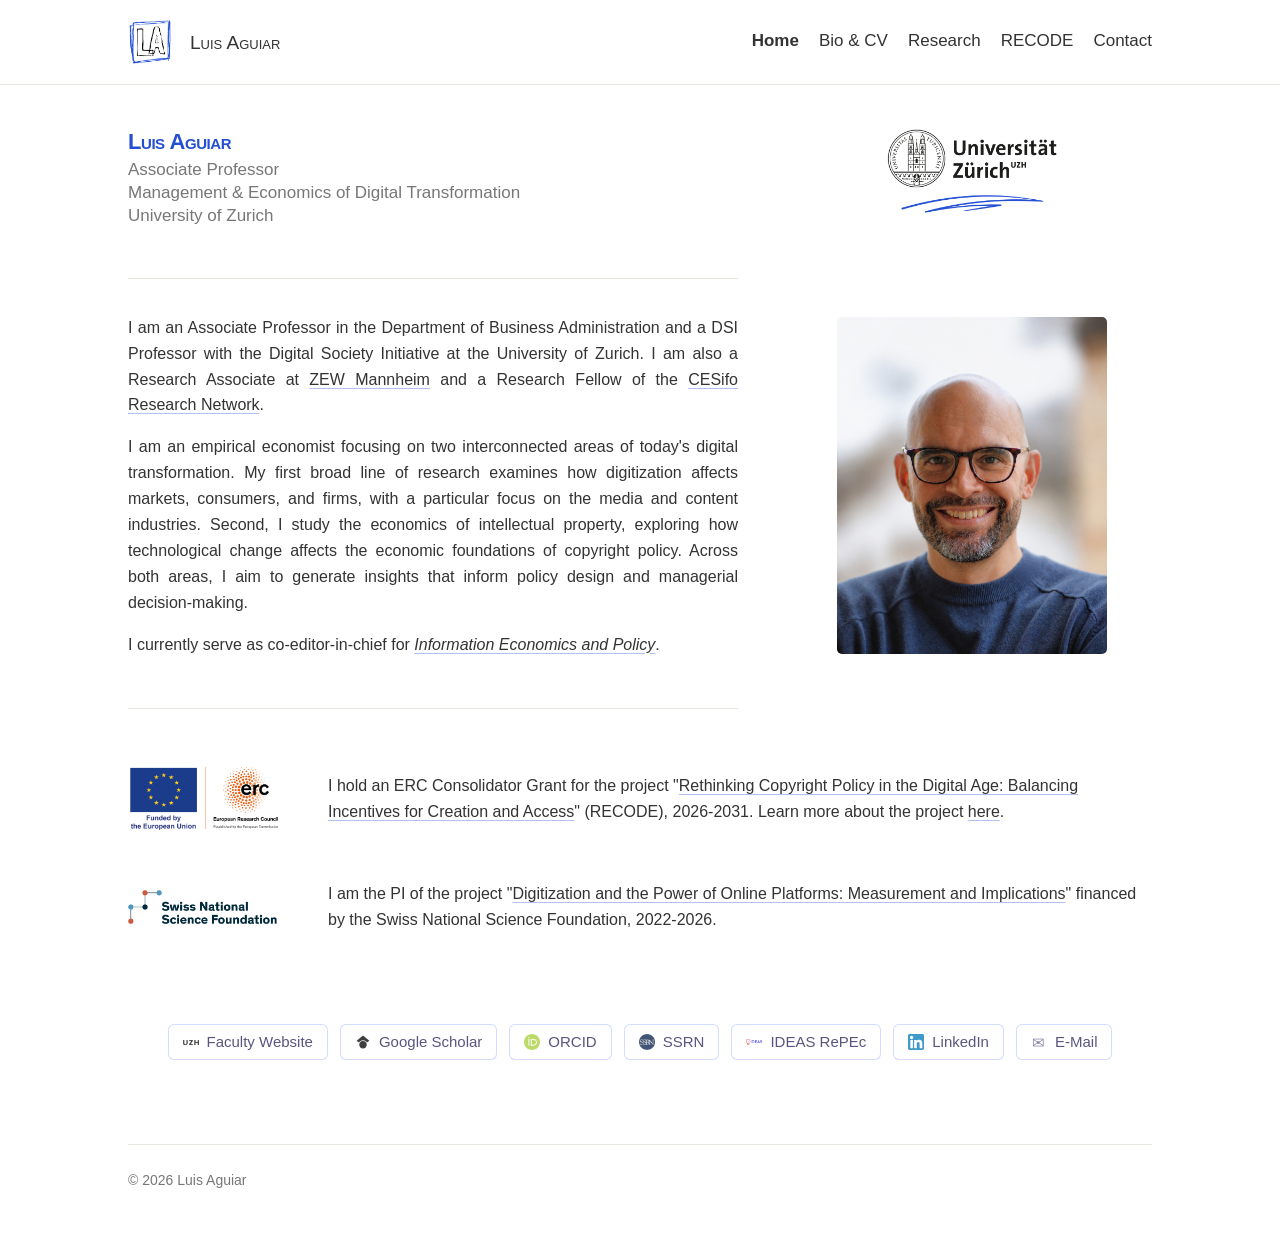
==== index.html @ 7a6bfcb3 "design changes" ====
<!doctype html>
<html lang="en">
  <head> 
  <meta charset="utf-8" /> 
  <meta name="viewport" content="width=device-width, initial-scale=1" /> 
  <title>Luis Aguiar · University of Zurich</title> 
  <meta name="description" content="Luis Aguiar — University of Zurich" /> 
  
  <!-- Favicons ------------------------------------------------------------ Light browser/tab background: regular LA logo Dark browser/tab background: transparent/dark-mode-friendly LA logo ---------------------------------------------------------------------- --> 
   
<!-- Default fallback: use the favicon that works on dark backgrounds -->
<!-- <link rel="icon" type="image/png" href="assets/LA_logo_transparent2.png?v=3"> -->

<!-- Light mode: use the version that works on light backgrounds -->
<!-- <link rel="icon" type="image/png" href="assets/LA_logo2.png?v=3" media="(prefers-color-scheme: light)"> -->

<!-- Dark mode: use the version that works on dark backgrounds -->
<!-- <link rel="icon" type="image/png" href="assets/LA_logo_transparent2.png?v=3" media="(prefers-color-scheme: dark)"> -->

<link rel="icon" type="image/png" href="assets/LA_logo_favicon.png?v=4">   

  <link rel="stylesheet" href="styles.css" /> 
</head> 





  <!-- ============================================================
       HEADER / NAVIGATION
       Keep this consistent across pages.
  ============================================================= -->
<header class="site-header">
<div class="header-inner">
<a aria-label="Luis Aguiar home" class="logo-link" href="index.html">
<img alt="Luis Aguiar logo" class="header-logo" src="assets/LA_logo.png"/>
<span class="logo-name" style="font-variant: small-caps;">Luis Aguiar</span>
</a>
<nav aria-label="Main navigation" class="nav">
        <a class="active" href="index.html">Home</a>
        <a href="bio-cv.html">Bio &amp; CV</a>
        <a href="research.html">Research</a>
        <!-- <a href="teaching.html">Teaching</a> -->
        <!-- <a href="media-coverage.html">Media Coverage</a> -->
        <a href="recode.html">RECODE</a>
        <!-- <a href="policy-work.html">Policy Work</a> -->
        <a href="contact.html">Contact</a>
</nav>
</div>
</header>

  <main class="layout home-layout">
    <section class="intro-grid home-intro-combined">
      <div class="intro-text">
        <h1 style="font-variant: small-caps; color: rgb(35, 79, 210);">Luis Aguiar</h1>
        <p class="subtitle">
          Associate Professor <br>
          Management &amp; Economics of Digital Transformation <br>
          University of Zurich
        </p>
        <hr class="intro-rule">

        <div class="bio-copy">
          <p>I am an Associate Professor in the Department of Business Administration and a DSI Professor with the Digital Society Initiative at the University of Zurich. I am also a Research Associate at <a href="https://www.zew.de/en/team/lag">ZEW Mannheim</a> and a Research Fellow of the <a href="https://www.ifo.de/en/cesifo/network-member/aguiar-luis">CESifo Research Network</a>.</p>
          <p>I am an empirical economist focusing on two interconnected areas of today's digital transformation. My first broad line of research examines how digitization affects markets, consumers, and firms, with a particular focus on the media and content industries. Second, I study the economics of intellectual property, exploring how technological change affects the economic foundations of copyright policy. Across both areas, I aim to generate insights that inform policy design and managerial decision-making.</p>
          <p>I currently serve as co-editor-in-chief for <em> <a href="https://www.sciencedirect.com/journal/information-economics-and-policy">Information Economics and Policy</a></em>.</p>

          
          
                 <hr class="intro-rule">

        </div>
      </div>

      <aside class="intro-side intro-media" aria-label="Institution and portrait">
        <img class="uzh-logo" src="assets/UZH_logo_underline.png" alt="UZH logo">
        <img class="hero-portrait" src="assets/DSC09342_cropped_edited_v8.png" alt="Portrait of Luis Aguiar">
      </aside>
      
      
      <!-- Funding section: logos on the left, text on the right -->
<div class="funding-strip">

  <div class="funding-row">
    <div class="funding-logo-cell">
      <img class="funding-logo erc-logo" src="assets/LOGO_ERC-FLAG_EU.png" alt="European Research Council and European Union logo">
    </div>

    <div class="funding-text-cell">
      <p>
        I hold an ERC Consolidator Grant for the project
        "<a href="https://cordis.europa.eu/project/id/101232098">Rethinking Copyright Policy in the Digital Age: Balancing Incentives for Creation and Access</a>"
        (RECODE), 2026-2031. Learn more about the project <a href="https://luis-aguiar.com/recode.html">here</a>.
      </p>
    </div>
  </div>

  <div class="funding-row">
    <div class="funding-logo-cell">
      <img class="funding-logo snf-logo" src="assets/fns.png" alt="Swiss National Science Foundation logo">
    </div>

    <div class="funding-text-cell">
      <p>
        I am the PI of the project
        "<a href="https://data.snf.ch/grants/grant/207682">Digitization and the Power of Online Platforms: Measurement and Implications</a>"
        financed by the Swiss National Science Foundation, 2022-2026.
      </p>
    </div>
  </div>

</div>

      <!-- Buttons -->

      <div class="profile-buttons" aria-label="Profile links">

  
  <a class="profile-button" href="https://www.business.uzh.ch/en/research/professorships/digitaltransformation.html" target="_blank" rel="noopener">
        <img class="profile-button-icon-img" src="assets/uzh_acronym.png" alt="" aria-hidden="true">
    <span>Faculty Website</span>
  </a>  
  
  <a class="profile-button" href="https://scholar.google.com/citations?user=AhkVQisAAAAJ&hl" target="_blank" rel="noopener">
    <img class="profile-button-icon-img" src="assets/google-scholar.svg" alt="" aria-hidden="true">
    <span>Google Scholar</span>
  </a>


  <a class="profile-button" href="https://orcid.org/0000-0001-6176-7393" target="_blank" rel="noopener">
        <img class="profile-button-icon-img" src="assets/ORCID_iD.svg" alt="" aria-hidden="true">
    <span>ORCID</span>
  </a>




  <a class="profile-button" href="https://papers.ssrn.com/sol3/cf_dev/AbsByAuth.cfm?per_id=2037443" target="_blank" rel="noopener">
        <img class="profile-button-icon-img" src="assets/ssrn.jpg" alt="" aria-hidden="true">
    <span>SSRN</span>
  </a>

    <a class="profile-button" href="https://ideas.repec.org/e/pag120.html" target="_blank" rel="noopener">
        <img class="profile-button-icon-img" src="assets/ideas_logo.jpg" alt="" aria-hidden="true">
    <span>IDEAS RePEc</span>
  </a>

  <a class="profile-button" href="https://www.linkedin.com/in/luisaguiar6/" target="_blank" rel="noopener">
        <img class="profile-button-icon-img" src="assets/linkedin.svg" alt="" aria-hidden="true">
    <span>LinkedIn</span>
  </a>

  <a class="profile-button" href="mailto:luis.aguiar@business.uzh.ch">
    <span class="profile-icon">✉</span>
    <span>E-Mail</span>
  </a>




</div>
    </section>

    <!-- <section class="content-section split-section">
      <h2>Research interests</h2>
      <div class="text-list columns">
        <p>Digital markets</p>
        <p>Online platforms</p>
        <p>Media and content industries</p>
        <p>Copyright policy</p>
        <p>Music and movie industries</p>
        <p>Search, news, and information access</p>
      </div>
    </section> -->

    <!-- <section class="content-section split-section">
      <h2>Education</h2>
      <div class="simple-list">
        <p><strong>PhD in Economics</strong>, Universidad Carlos III de Madrid</p>
        <p><strong>MSc in Economics, Finance and Management</strong>, Universitat Pompeu Fabra</p>
        <p><strong>License in Economics</strong>, University of Geneva</p>
      </div>
    </section> -->

    <!-- <section class="content-section split-section">
      <h2>Affiliations</h2>
      <div class="simple-list">
        <p>Research Associate, ZEW Mannheim</p>
        <p>Research Fellow, CESifo Research Network</p>
        <p>DSI Professor, Digital Society Initiative, University of Zurich</p>
      </div>
    </section> -->

   
  </main>
  <footer class="site-footer">
    <div class="footer-inner">
      <div>
        <p>&copy; 2026 Luis Aguiar</p>
      </div>
    </div>
  </footer>
  <script src="site.js"></script>
</body>
</html>
---- styles.css ----
/* ========================================================================== 
   Luis Aguiar website — main stylesheet
   --------------------------------------------------------------------------
   How to use this file:
   1. Save this file as `styles.css` in the same folder as your HTML files.
   2. Most visual changes can be made in SECTION 1: DESIGN VARIABLES.
   3. Search for "CHANGE HERE" to find the values you are most likely to edit.

   Structure of this CSS:
   1.  Design variables
   2.  Basic reset and page defaults
   3.  Links and typography
   4.  Header and navigation
   5.  General page layout
   6.  Homepage intro: text, UZH logo, portrait
   7.  Homepage funding strip
   8.  Profile/link buttons
   9.  Standard content sections and notes
   10. Research page, paper cards, and paper-link buttons
   11. Legacy paper-list compatibility
   12. Table-like lists
   13. Logo groups, contact grid, footer
   14. Media coverage / press links
   15. Contact page
   16. Responsive design
   ========================================================================== */


/* ========================================================================== 
   1. DESIGN VARIABLES
   --------------------------------------------------------------------------
   Change values here first. These variables are reused throughout the site.
   ========================================================================== */

:root {
  /* Main colors ------------------------------------------------------------ */
  --blue: rgb(35, 79, 210);                 /* CHANGE HERE: blue used for links, active nav, paper titles */
  --lightblueBG: #eef2fc;                 /* CHANGE HERE: blue used for links, active nav, paper titles */
  --ink: #333;                  /* Main text color */
  --muted: #777777;                /* Grey text, subtitles, metadata */
  --line: #e7e7e2;                 /* Thin dividers and subtle borders */
  --light: rgb(247, 247, 245);                /* Light background for notes and cards */
  --card-bg: #e8e8e8e7;              /* Background of paper cards/buttons */
  --card-border: #e4e1da;          /* Border of paper cards/buttons */
  --card-border2: rgba(48,98,255,.22);
  /* Fonts ----------------------------------------------------------------- */
  /* CHANGE HERE: main font for the whole site. */
  /* --sans: -apple-system, BlinkMacSystemFont, "Segoe UI", Roboto, Arial, Helvetica, sans-serif; */
  --sans: "DM Sans", sans-serif;

  /* Page width and side padding ------------------------------------------ */
  --max: 1080px;                   /* CHANGE HERE: maximum width of page content */
  --side-padding: 28px;            /* CHANGE HERE: left/right page padding on desktop */
  --side-padding-mobile: 20px;     /* CHANGE HERE: left/right page padding on phones */

  /* Header ---------------------------------------------------------------- */
  --header-logo-width: 44px;       /* CHANGE HERE: size of small LA logo in header */
  --header-padding-y: 20px;        /* CHANGE HERE: vertical padding in top navigation bar */
  --nav-font-size: 17px;           /* CHANGE HERE: navigation link size */
  --nav-gap: 20px;                 /* CHANGE HERE: space between navigation links */

  /* Homepage intro layout ------------------------------------------------- */
  --home-top-space: 44px;          /* CHANGE HERE: space between header and homepage intro */
  --home-right-column: 360px;      /* CHANGE HERE: width of right column with logo + portrait */
  --home-column-gap: 54px;         /* CHANGE HERE: horizontal gap between text and portrait column */
  --home-row-gap: 18px;            /* CHANGE HERE: vertical gap between intro rows, e.g. before funding */
  --bio-top-space: 36px;           /* CHANGE HERE: space between horizontal line and biography text */

  /* Homepage images ------------------------------------------------------- */
  --uzh-logo-width: 170px;         /* CHANGE HERE: size of UZH logo above portrait */
  --portrait-width: 270px;         /* CHANGE HERE: portrait size */
  --portrait-radius: 5px;          /* CHANGE HERE: portrait corner roundness */
  --image-gap: 36px;               /* CHANGE HERE: gap between UZH logo and portrait */
  --portrait-shift-y: 60px;        /* CHANGE HERE: move portrait down/up. Positive = down, negative = up */

  /* Text sizes ------------------------------------------------------------ */
  --body-font-size: 16px;          /* CHANGE HERE: main paragraph text size */
  --h1-size: 22px;                 /* CHANGE HERE: main page title size */
  --h2-size: 18px;                 /* CHANGE HERE: section heading size */
  --h3-size: 15px;                 /* CHANGE HERE: small heading size */
  --subtitle-size: 17px;           /* CHANGE HERE: subtitle under name on homepage */

  /* Profile/link buttons -------------------------------------------------- */
  --button-font-size: 15px;        /* CHANGE HERE: profile/research link button text size */
  --button-radius: 6px;            /* CHANGE HERE: roundness of profile/research buttons */
  --button-gap: 12px;              /* CHANGE HERE: gap between profile/research buttons */

  /* Funding strip --------------------------------------------------------- */
  --funding-top-space: 40px;        /* CHANGE HERE: space above funding block */
  --funding-bottom-space: 60px;    /* CHANGE HERE: space below funding block */
  --funding-logo-column: 190px;    /* CHANGE HERE: width of funding-logo column */
  --funding-column-gap: 10px;      /* CHANGE HERE: gap between funding logos and funding text */
  --funding-row-gap: 50px;         /* CHANGE HERE: vertical gap between ERC and SNSF rows */
  --funding-logo-width: 150px;     /* CHANGE HERE: default size of ERC/SNSF logos */
  --funding-text-size: 16px;       /* CHANGE HERE: size of funding text */

  /* Research page / paper cards ------------------------------------------ */
  --paper-card-padding-y: 15px;    /* CHANGE HERE: vertical padding inside each paper box */
  --paper-card-padding-x: 17px;    /* CHANGE HERE: horizontal padding inside each paper box */
  --paper-card-radius: 5px;        /* CHANGE HERE: corner roundness of paper boxes */
  --paper-card-gap: 20px;          /* CHANGE HERE: vertical gap between paper boxes */
  --paper-card-background: rgb(209, 209, 209, 0.055); /* CHANGE HERE: background color of paper card */

  
  --paper-title-size: 16px;      /* CHANGE HERE: paper title size */
  --paper-title-weight: 550;       /* CHANGE HERE: paper title boldness */
  --paper-meta-size: 14.5px;       /* CHANGE HERE: authors/journal text size */
  --journal-logo-width: 96px;      /* CHANGE HERE: journal logo width inside paper card */
  --journal-logo-height: 100px;     /* CHANGE HERE: journal logo max height inside paper card */

  /* Paper-card action buttons -------------------------------------------- */
  --paper-link-font-size: 12.5px;  /* CHANGE HERE: DOI/WP button text size inside paper cards */
  --paper-link-radius: 4px;        /* CHANGE HERE: DOI/WP button roundness; 999px = pill shape */
  --paper-link-padding-y: 3px;     /* CHANGE HERE: vertical padding inside DOI/WP buttons */
  --paper-link-padding-x: 9px;     /* CHANGE HERE: horizontal padding inside DOI/WP buttons */
  --paper-link-gap: 7px;           /* CHANGE HERE: gap between DOI/WP buttons */

  /* Media coverage page --------------------------------------------------- */
  --coverage-group-gap: 12px;      /* CHANGE HERE: vertical gap between language groups inside a card */
  --coverage-label-width: 42px;    /* CHANGE HERE: width reserved for language labels. This is the space between language and the buttons */
  --coverage-label-size: 12px;     /* CHANGE HERE: language label size, e.g. English, German */
  --coverage-label-weight: 650;    /* CHANGE HERE: language label boldness */
  --coverage-box-bg: rgba(35, 79, 210, 0.02);      /*  CHANGE HERE: subtle background behind media coverage links */
  /* --coverage-box-bg: rgb(209, 209, 209, 0.035);       CHANGE HERE: subtle background behind media coverage links */
  --coverage-box-border: rgba(35, 79, 210, 0.14);    /* CHANGE HERE: subtle border around media coverage block */
  --coverage-box-left-border: rgba(35, 79, 210, 0.35); /* CHANGE HERE: slightly stronger left accent for media block */
  --coverage-button-border: rgba(35, 79, 210, 0.28); /* CHANGE HERE: border color for media outlet buttons */
  --coverage-button-color: #5a557f;                  /* CHANGE HERE: text color for media outlet buttons */
}


/* ========================================================================== 
   2. BASIC RESET AND PAGE DEFAULTS
   --------------------------------------------------------------------------
   These rules make spacing and sizing more predictable across browsers.
   ========================================================================== */

* {
  box-sizing: border-box;
}

html {
  scroll-behavior: smooth;
  overflow-y: scroll;
}

body {
  margin: 0;
  color: var(--ink);
  background: #fff;
  font-family: var(--sans);
  font-size: var(--body-font-size);
  line-height: 1.62;
  -webkit-font-smoothing: antialiased;
}

img {
  display: block;
  max-width: 100%;
  height: auto;
}

p {
  margin-top: 0;
}


/* ========================================================================== 
   3. LINKS AND TYPOGRAPHY
   --------------------------------------------------------------------------
   Controls default text links, headings, subtitles, and common text blocks.
   ========================================================================== */

a {
  color: var(--ink); 
  text-decoration-color: rgba(35, 79, 210, 0.35);
  text-underline-offset: 3px;
}

/* a:hover { */
  /* color: var(--blue); */
  /* text-decoration-color: var(--blue); */
/* } */

h1,
h2,
h3 {
  margin: 0;
  line-height: 1.18;
  letter-spacing: -0.02em;
}

h1 {
  font-size: var(--h1-size);
  font-weight: 600;
  margin-bottom: 4px;
}

h2 {
  font-size: var(--h2-size);
  font-weight: 600;
  margin-bottom: 18px;
}

h3 {
  font-size: var(--h3-size);
  font-weight: 500;
}

.subtitle {
  font-size: var(--subtitle-size);
  line-height: 1.35;
  color: var(--muted);
  margin: 0 0 28px;
  max-width: 650px;
}

.page-intro {
  font-size: 16px;
  color: var(--ink);
  margin: -2px 0 24px;
  max-width: 760px;
}

.prose {
  max-width: 1000px;
  margin: -30px 0 24px;

}

.meta {
  color: var(--muted);
  font-size: 15.5px;
}


/* ========================================================================== 
   4. HEADER AND NAVIGATION
   --------------------------------------------------------------------------
   Controls the sticky top bar: LA logo, name, and menu links.
   ========================================================================== */

.site-header {
  border-bottom: 1px solid var(--line); /* CHANGE HERE: set to `border-bottom: 0;` to remove header line */
  background: rgba(255, 255, 255, 0.96);
  backdrop-filter: blur(10px);
  position: sticky;
  top: 0;
  z-index: 10;
}

.header-inner {
  max-width: var(--max);
  margin: 0 auto;
  padding: var(--header-padding-y) var(--side-padding);
  display: flex;
  align-items: center;
  justify-content: space-between;
  gap: 28px;
}

.logo-link {
  display: inline-flex;
  align-items: center;
  gap: 18px;                    /* CHANGE HERE: space between LA logo and name */
  line-height: 1;
  text-decoration: none;
  color: var(--ink);
  flex: 0 0 auto;
}

.header-logo {
  width: var(--header-logo-width); /* Controlled by --header-logo-width */
  min-width: 0;
}

.logo-name {
  font-size: 19px;
  font-weight: 400;
}

.nav {
  display: flex;
  justify-content: flex-end;
  align-items: center;
  gap: var(--nav-gap);          /* Controlled by --nav-gap */
  flex-wrap: wrap;
}

.nav a {
  color: #333;
  text-decoration: none;
  font-size: var(--nav-font-size);
  font-weight: 400;
  line-height: 1.2;
  padding: 6px 0 5px;
  border-bottom: 2px solid transparent;
  /* More reliable than font-variant: small-caps across browsers */
  font-variant: normal;
  text-transform: none;
}

.nav a:hover,
.nav a.active {
  color: #333;
  /* border-bottom-color: var(--blue);*/  /* Blue underline under active/hovered menu item */
}

.nav a.active {
  font-weight: 700;
}


/* ========================================================================== 
   5. GENERAL PAGE LAYOUT
   --------------------------------------------------------------------------
   `.layout` centers page content and constrains its maximum width.
   ========================================================================== */

.layout {
  max-width: var(--max);
  margin: 0 auto;
  padding: 0 var(--side-padding);
}

.home-layout {
  padding-top: var(--home-top-space);
}

.page-layout {
  padding-top: 58px;           /* CHANGE HERE: top spacing on regular pages */
  padding-bottom: 40px;
}

.page-header {
  margin-bottom: 24px;
}

/* Pages without a visible title -----------------------------------------
   Add `no-page-title` to <main> when a page should start directly with text:
   <main class="layout page-layout no-page-title">
------------------------------------------------------------------------ */

.no-page-title {
  padding-top: 24px;           /* CHANGE HERE: space below header on no-title pages */
}

.no-page-title .content-section:first-child {
  padding-top: 0;
}


/* ========================================================================== 
   6. HOMEPAGE INTRO: TEXT + UZH LOGO + PORTRAIT
   --------------------------------------------------------------------------
   Expected homepage structure:

   <section class="intro-grid home-intro-combined">
     <div class="intro-text">
       <h1>...</h1>
       <p class="subtitle">...</p>
       <hr class="intro-rule">
       <div class="bio-copy">...</div>
     </div>
     <aside class="intro-side intro-media"> ... logo + portrait ... </aside>
     <div class="funding-strip">...</div>
     <div class="profile-buttons">...</div>
   </section>
   ========================================================================== */

.intro-grid,
.home-intro-combined {
  display: grid;
  grid-template-columns: minmax(0, 1fr) var(--home-right-column);
  column-gap: var(--home-column-gap); /* Horizontal gap between text and image column */
  row-gap: var(--home-row-gap);       /* Vertical gap before funding/buttons rows */
  align-items: start;
  padding-bottom: 56px;
  border-bottom: none;
}

.intro-text p {
  max-width: 680px;                    /* CHANGE HERE: width of homepage paragraphs */
}

.intro-rule {
  border: 0;
  border-top: 1px solid var(--line);   /* CHANGE HERE: horizontal line color/thickness */
  margin: 50px 0 0;                    /* CHANGE HERE: space above the line */
}

.bio-copy {
  margin-top: var(--bio-top-space);    /* Space between line and biography text */
}

.bio-copy p {
  font-size: var(--body-font-size);
  line-height: 1.62;
}

.bio-copy p,
.prose p {
  text-align: justify;
  /* hyphens: auto; */
}

.intro-side,
.intro-media {
  display: flex;
  flex-direction: column;
  align-items: center;
  gap: var(--image-gap);               /* Space between UZH logo and portrait */
  padding-top: 0;
}

.uzh-logo {
  width: min(100%, var(--uzh-logo-width));
}

.hero-portrait {
  width: min(100%, var(--portrait-width));
  border-radius: var(--portrait-radius);
  transform: translateY(var(--portrait-shift-y));
}

/* Old text-link row. Kept for compatibility, but profile-buttons are preferred. */
.link-row {
  display: flex;
  flex-wrap: wrap;
  gap: 10px 18px;
  margin-top: 30px;
}

.link-row a {
  color: var(--blue);
  font-weight: 650;
}


/* ========================================================================== 
   7. HOMEPAGE FUNDING STRIP
   --------------------------------------------------------------------------
   Two-column block below the homepage intro:
   left column = funding logos; right column = text.
   ========================================================================== */

.funding-strip {
  grid-column: 1 / -1;                 /* Span across both homepage columns */
  margin-top: var(--funding-top-space);
  margin-bottom: var(--funding-bottom-space);
}

.funding-row {
  display: grid;
  grid-template-columns: var(--funding-logo-column) minmax(0, 1fr);
  gap: var(--funding-column-gap);
  align-items: center;
  margin-bottom: var(--funding-row-gap);
}

.funding-row:last-child {
  margin-bottom: 0;
}

.funding-logo-cell {
  display: flex;
  align-items: center;
  justify-content: flex-start;
}

.funding-logo {
  width: auto;
  max-width: var(--funding-logo-width);
  height: auto;
}

.erc-logo,
.snf-logo {
  max-width: var(--funding-logo-width);
}

.funding-text-cell p {
  margin: 0;
  font-size: var(--funding-text-size);
  line-height: 1.6; /* change spaceing between lines*/
  color: var(--ink);
}

.funding-text-cell a {
  color: var(--ink);
  text-decoration-thickness: 1px;
  text-underline-offset: 3px;
}


/* ========================================================================== 
   8. PROFILE / EXTERNAL LINK BUTTONS
   --------------------------------------------------------------------------
   Used for Email, LinkedIn, Google Scholar, ORCID, SSRN, IDEAS RePEc, etc.
   Can be used on homepage and research page.
   ========================================================================== */

.profile-buttons,
.research-links {
  grid-column: 1 / -1;                 /* Makes buttons span full intro grid when inside homepage */
  display: flex;
  justify-content: center;
  align-items: center;
  flex-wrap: wrap;
  gap: var(--button-gap);
  margin-top: 10px;
  padding-top: 4px;
}

/* Use this class when the buttons should align left, e.g. under a page intro. */
.research-links {
  justify-content: flex-start;
  margin: 12px 0 28px;
}

.profile-button {
  display: inline-flex;
  align-items: center;
  gap: 8px;
  padding: 8px 14px;
  /* border: 1px solid #d8d4cc; */
  border: 1px solid rgba(48,98,255,.22);
  /*border-right: 1.5px solid var(--blue);*/  /* Subtle blue accent, matches current design */
  /*border-bottom: 1.5px solid var(--blue);*/ /*Subtle blue accent, matches current design */
  border-radius: var(--button-radius);
  background: #fff;
  color: #5a557f;
  text-decoration: none;
  font-size: var(--button-font-size);
  font-weight: 500;
  line-height: 1.2;
}

.profile-button:hover {
  color: var(--blue);
  border-color: var(--blue);
  text-decoration: none;
}

.profile-icon {
  display: inline-flex;
  align-items: center;
  justify-content: center;
  min-width: 16px;
  font-size: 15px;
  line-height: 1;
  color: #8b88a8;
}

.profile-button:hover .profile-icon {
  color: var(--blue);
}

.profile-button-icon-img {
  width: 16px;
  height: 16px;
  object-fit: contain;
  opacity: 0.75;
}

.profile-button:hover .profile-button-icon-img {
  opacity: 1;
}

/* Left-align profile buttons on pages such as Research */
.profile-buttons-left {
  justify-content: flex-start;
}

/* ========================================================================== 
   9. STANDARD CONTENT SECTIONS AND NOTES
   --------------------------------------------------------------------------
   Used for ordinary page sections, two-column text blocks, notes, education,
   affiliations, etc.
   ========================================================================== */

.content-section {
  padding: 42px 0;
  /* border-bottom: 1px solid var(--line); */
}

.content-section:last-child {
  border-bottom: 0;
}

.split-section {
  display: grid;
  grid-template-columns: 210px minmax(0, 1fr);
  gap: 52px;
  align-items: start;
}

.simple-list p,
.text-list p {
  margin: 0 0 10px;
}

.columns {
  display: grid;
  grid-template-columns: repeat(2, minmax(0, 1fr));
  gap: 6px 34px;
}

.note {
  border: 1px solid var(--card-border2);
  border-left: 2px solid var(--blue);
  /* border-left: 2px solid var(--card-border2); */
  background: var(--paper-card-background);
  padding: 14px 18px;
  margin-top: 26px;
  border-radius: 5px;
  max-width: 400px;
}


/* ========================================================================== 
   10. RESEARCH PAGE AND PAPER CARDS
   --------------------------------------------------------------------------
   Minimalist card design for publications, working papers, and work in progress.

   Recommended HTML:

   <section class="content-section paper-section">
     <h2>Refereed journal publications</h2>
     <div class="paper-list">
       <article class="paper-card">
         <div class="paper-card-main">
           <h3 class="paper-title">Paper title</h3>
           <p class="paper-meta"><span class="journal-name">Journal</span>, year.</p>

           <div class="paper-actions" aria-label="Paper links">
             <a class="paper-link-button" href="..." target="_blank" rel="noopener">DOI</a>
             <a class="paper-link-button" href="..." target="_blank" rel="noopener">WP version</a>
           </div>
         </div>

         <div class="paper-logo-cell">
           <img class="journal-logo" src="assets/journals/journal-logo.png" alt="Journal logo">
         </div>
       </article>
     </div>
   </section>

   Paper links and journal logos are optional. If omitted, the card still looks good.
   ========================================================================== */

.paper-section {
  padding-top: 36px;
}

.paper-section h2,
.paper-section h1 {
  margin-bottom: 18px;
}

.paper-list {
  display: flex;
  flex-direction: column;
  gap: var(--paper-card-gap);
}

.paper-card {
  display: grid;
  grid-template-columns: minmax(0, 1fr) auto;
  gap: 18px;
  align-items: start;
  padding: var(--paper-card-padding-y) var(--paper-card-padding-x);
  border: 1px solid var(--card-border2);
  /* border-left: 2px solid rgba(35, 79, 210, 0.35); */
  /* border-left: 2px solid var(--card-border2); */
  border-radius: var(--paper-card-radius);
  /* background: var(--card-bg); */
  /* background: var(--light); */
  background: var(--paper-card-background);
  transition: border-color 140ms ease, box-shadow 140ms ease, transform 140ms ease;
}

/* .paper-card:hover { */
  /* border-color: var(--blue);          Full card border turns blue on hover */ */
  /* box-shadow: 0 4px 14px rgba(0, 0, 0, 0.035); */
  /* transform: translateY(-1px); */
/* } */

.paper-card-main {
  min-width: 0;
}

.paper-title {
  margin: 0;
  color: var(--blue);
  font-size: var(--paper-title-size);
  font-weight: var(--paper-title-weight);
  line-height: 1.35;
  letter-spacing: -0.01em;
}

.paper-title a {
  color: var(--blue);
  text-decoration-color: rgba(35, 79, 210, 0.28);
}

.paper-title a:hover {
  text-decoration-color: var(--blue);
}

.paper-meta {
  margin: 6px 0 0;
  color: var(--muted);
  font-size: var(--paper-meta-size);
  line-height: 1.45;
}

.journal-name {
  color: var(--ink);
  font-style: italic;
  font-weight: 500;
  text-decoration: underline;
  text-decoration-thickness: 1px;
  text-underline-offset: 3px;
}

.paper-logo-cell {
  justify-self: end;
  display: flex;
  align-items: center;
  justify-content: flex-end;
  min-width: var(--journal-logo-width);

  background: transparent;
  border: 0;
  padding: 0;
  box-shadow: none;
}

.journal-logo {
  width: auto;
  max-width: var(--journal-logo-width);
  max-height: var(--journal-logo-height);
  object-fit: contain;

  opacity: 1;
  filter: none;
  background: transparent;
}

.paper-card:hover .journal-logo {
  opacity: 1;
  filter: none;
}

/* Small label that can be used for working papers, revise-and-resubmit, etc. */
.paper-tag {
  display: inline-flex;
  align-items: center;
  margin-top: 8px;
  padding: 2px 7px;
  border: 1px solid var(--line);
  border-radius: 999px;
  color: var(--muted);
  font-size: 12px;
  line-height: 1.3;
}

/* When media coverage is placed as a direct child of .paper-card,
   make it span the full card width, including the journal-logo column. */
.paper-card > .coverage-groups {
  grid-column: 1 / -1;
  width: 100%;
}



/* Paper-card action buttons -----------------------------------------------
   These small pill-shaped links sit inside each paper card, usually below the
   journal/author line. Use them for DOI, WP version, SSRN, NBER, CESifo, etc.

   Example HTML:
   <div class="paper-actions" aria-label="Paper links">
     <a class="paper-link-button" href="..." target="_blank" rel="noopener">DOI</a>
     <a class="paper-link-button" href="..." target="_blank" rel="noopener">WP version</a>
   </div>
------------------------------------------------------------------------- */

.paper-actions {
  display: flex;
  align-items: center;
  flex-wrap: wrap;
  gap: var(--paper-link-gap);
  margin-top: 25px; /* CHANGE HERE: moves DOI/WP buttons lower */
}


.paper-link-button {
  display: inline-flex;
  align-items: center;
  justify-content: center;

  min-height: 24px;
  padding: 0 var(--paper-link-padding-x);

  /* border: 1px solid var(--blue); */
  border: 1px solid var(--coverage-button-border);
  border-radius: var(--paper-link-radius);
  background: #fff;
  /* color: var(--blue); */
  color: var(--coverage-button-color);
  text-decoration: none;

  font-size: var(--paper-link-font-size);
  font-weight: 500;
  line-height: 1;
}


.paper-link-button:hover {
  color: var(--blue);
  border-color: var(--blue);
  text-decoration: none;
  background: var(--lightblueBG);
}

/* Optional quieter secondary button, for example for older WP versions. */
.paper-link-button.secondary {
  color: var(--muted);
}

.paper-link-button.secondary:hover {
  color: var(--blue);
}

/* ========================================================================== 
   11. LEGACY PAPER-LIST COMPATIBILITY
   --------------------------------------------------------------------------
   Older pages may still use <article class="paper-item">. These rules keep
   those pages readable. For the new research page, prefer `.paper-card`.
   ========================================================================== */

.paper-item {
  padding: 18px 0 20px;
  border-top: 1px solid var(--line);
}

.paper-item:first-of-type {
  border-top: 0;
  padding-top: 0;
}

.paper-item p {
  margin: 7px 0 0;
}


/* ========================================================================== 
   12. TABLE-LIKE LISTS
   --------------------------------------------------------------------------
   Used when a page has rows with text on the left and year/date/meta on right.
   ========================================================================== */

.table-list {
  border-top: 1px solid var(--line);
}

.table-list div {
  display: grid;
  grid-template-columns: minmax(0, 1fr) 190px;
  gap: 28px;
  padding: 13px 0;
  border-bottom: 1px solid var(--line);
}

.table-list span:last-child,
.empty-list span:first-child {
  color: var(--muted);
}


/* ========================================================================== 
   13. LOGO GROUPS, CONTACT GRID, FOOTER
   ========================================================================== */

.funding-logos {
  display: flex;
  align-items: center;
  gap: 34px;
  flex-wrap: wrap;
  margin-top: 20px;
}

.funding-logos img {
  width: auto;
  max-width: min(100%, 280px);
  max-height: 105px;
  object-fit: contain;
}

.funding-logos img:first-child {
  max-height: 56px;
}

.funding-logos.single img {
  max-width: min(100%, 390px);
  max-height: 100px;
}

.contact-grid {
  display: grid;
  grid-template-columns: 1fr 1fr;
  gap: 58px;
  align-items: start;
}

.site-footer {
  max-width: var(--max);
  margin: 0 auto;
  padding: 28px var(--side-padding) 52px;
  color: var(--muted);
  font-size: 14px;
}

.footer-inner {
  border-top: 1px solid var(--line);
  padding-top: 24px;
  display: flex;
  justify-content: space-between;
  gap: 24px;
  flex-wrap: wrap;
}

.footer-inner p {
  margin: 0 0 4px;
}

.footer-name {
  color: var(--ink);
  font-weight: 700;
}

.footer-links {
  display: flex;
  gap: 16px;
  flex-wrap: wrap;
}




/* ========================================================================== 
   14. MEDIA COVERAGE / PRESS LINKS
   --------------------------------------------------------------------------
   Used in two places:
   1. On media-coverage.html, where each card lists outlets by language.
   2. Inside research paper cards, when a paper has press/media coverage.

   The media coverage area deliberately looks different from the DOI/WP buttons:
   it has a very light blue background, a subtle border, and quieter buttons.
   This keeps the academic paper links visually primary, while still making
   media coverage easy to find.
   ========================================================================== */

.coverage-groups {
  display: flex;
  flex-direction: column;
  gap: var(--coverage-group-gap);
  margin-top: 12px;
  padding: 10px 12px;
  border-radius: var(--paper-card-radius);

  border: 1px solid var(--coverage-box-border);
  /* border-left: 2px solid var(--coverage-box-left-border); */
  background: var(--coverage-box-bg);
}

/* Small uppercase label, e.g. "Media coverage". */
.coverage-note {
  margin: 0 0 2px;
  /* color: var(--blue); */
  color: var(--muted);
  font-size: 13px;
  font-weight: 450;
  line-height: 1.2;
  letter-spacing: 0.04em;
  font-variant: small-caps;
}

/* One language row: language label on the left, outlet buttons on the right. */
.coverage-group {
  display: grid;
  grid-template-columns: var(--coverage-label-width) minmax(0, 1fr);
  column-gap: 10px;
  align-items: start;
}

/* Language label, e.g. English, German, French, Spanish. */
.coverage-language {
  margin: 3px 0 0;
  color: var(--muted);
  font-size: var(--coverage-label-size);
  /* font-weight: var(--coverage-label-weight); */
  line-height: 1.2;
  letter-spacing: 0.03em;
  /* text-transform: uppercase; */
}

/* Remove the default top margin of paper actions when they sit inside
   language-grouped coverage rows. */
.coverage-groups .paper-actions,
.coverage-group .paper-actions {
  margin-top: 0;
  gap: 6px;
}

/* Media outlet buttons: intentionally quieter than DOI/WP buttons. */
.coverage-groups .paper-link-button,
.coverage-groups .media-link-button {
  border-color: var(--coverage-button-border);
  background: #fff;
  color: var(--coverage-button-color);
  font-size: 12px;
  font-weight: 500;
  border-radius: 150px;
  
}

.coverage-groups .paper-link-button.secondary {
  color: var(--coverage-button-color);
}

.coverage-groups .paper-link-button:hover,
.coverage-groups .media-link-button:hover {
  border-color: var(--blue);
  background: var(--lightblueBG);
  color: var(--blue);
  text-decoration: none;
}


/* ========================================================================== 
   15. CONTACT PAGE
   --------------------------------------------------------------------------
   Single minimalist card for all contact information.

   Expected HTML:

   <section class="contact-cards contact-cards-single">
     <article class="contact-card contact-card-single">
       ...
     </article>
   </section>

   Main controls:
   - max-width controls how wide the box is.
   - .contact-detail grid-template-columns controls the label column width.
   - border-left gives the card the same subtle blue accent as the paper cards.
   ========================================================================== */

.contact-header {
  margin-bottom: 30px;
}

/* Container for the single contact card.
   The box is left-aligned because there is no `margin: 0 auto`. */
.contact-cards-single {
  display: block;
  max-width: 760px; /* CHANGE HERE: width of the contact box */
}

/* Main contact card */
.contact-card-single {
  padding: 22px 24px;
  border: 1px solid var(--card-border2);
  border-left: 2px solid var(--card-border2);
  background: var(--paper-card-background);
  border-radius: 5px;
}

/* Small label at the top of the card */
.contact-card-label {
  margin: 0 0 14px;
  color: var(--blue);
  font-size: 17px;
  font-weight: 650;
  letter-spacing: 0.06em;
  line-height: 1.2;
  /* font-variant: small-caps; */
}

/* Name/title inside the contact card */
.contact-card-title {
  margin-bottom: 18px;
  color: var(--ink);
  font-size: 17px;
  font-weight: 650;
}

/* Each row of contact information.
   First column = label, second column = value. */
.contact-detail {
  display: grid;
  grid-template-columns: 95px minmax(0, 1fr); /* CHANGE HERE: width of label column */
  gap: 22px;                                  /* CHANGE HERE: gap between label and value */
  padding: 11px 0;
  border-bottom: 1px solid var(--line);
}

.contact-detail:first-of-type {
  padding-top: 0;
}

.contact-detail:last-of-type {
  border-bottom: 0;
}

/* Labels such as Address, Office, Phone, Email */
.contact-detail-label {
  color: var(--muted);
  font-size: 13px;
  font-weight: 650;
}

/* Values in the right column */
.contact-detail-value {
  color: var(--ink);
  line-height: 1.6;
}

/* Button row at bottom of contact card */
.contact-card-actions {
  margin-top: 18px;
}


/* ========================================================================== 
   16. RESPONSIVE DESIGN: TABLETS AND PHONES
   --------------------------------------------------------------------------
   Rules below override desktop layout on smaller screens.
   ========================================================================== */

@media (max-width: 760px) {
  body {
    font-size: 16px; /* Slightly larger on phones for readability */
  }

  .layout,
  .header-inner,
  .site-footer {
    padding-left: var(--side-padding-mobile);
    padding-right: var(--side-padding-mobile);
  }

  .header-inner {
    align-items: flex-start;
    flex-direction: column;
    gap: 14px;
  }

  .nav {
    justify-content: flex-start;
    gap: 10px 16px;
  }

  .home-layout,
  .page-layout {
    padding-top: 40px;
  }

  .split-section,
  .contact-grid {
    grid-template-columns: 1fr;
    gap: 28px;
  }


  /* -----------------------------------------------------------------------
     MOBILE HOMEPAGE
     -----------------------------------------------------------------------
     Order:
     1. Name/title on the left, UZH logo on the upper right
     2. Portrait
     3. Biography text
     4. Funding
     5. Buttons
  ----------------------------------------------------------------------- */

  .intro-grid,
  .home-intro-combined {
    grid-template-columns: minmax(0, 1fr) auto;
    column-gap: 16px;
    row-gap: 4px; /* CHANGE HERE: space between name and subtitle */
  }

  /* Allows the h1, subtitle, rule, and bio text to be positioned separately */
  .home-intro-combined .intro-text {
    display: contents;
  }

  /* Allows the UZH logo and portrait to be positioned separately */
  .home-intro-combined .intro-media {
    display: contents;
  }

  .home-intro-combined .intro-text > h1 {
    order: 1;
    grid-column: 1;
    grid-row: 1;
    margin-bottom: 0;
  }

  .home-intro-combined .intro-text > .subtitle {
    order: 2;
    grid-column: 1;
    grid-row: 2;
    margin-bottom: 0;
  }

  /* UZH logo: upper-right corner on mobile */
  .home-intro-combined .uzh-logo {
    order: 1;
    grid-column: 2;
    grid-row: 1 / span 2;

    justify-self: end;
    align-self: start;

    width: min(150px, 36vw); /* CHANGE HERE: mobile UZH logo size */
    margin-top: 2px;
  }

  /* Portrait: centered below the name/title/logo area */
  .home-intro-combined .hero-portrait {
    order: 3;
    grid-column: 1 / -1;

    justify-self: center;
    transform: none;
    margin-top: 18px;
  }

  .home-intro-combined .intro-text > .intro-rule {
    order: 4;
    grid-column: 1 / -1;
  }

  .home-intro-combined .bio-copy {
    order: 5;
    grid-column: 1 / -1;
    margin-top: 28px;
  }

  .funding-strip {
    order: 6;
    grid-column: 1 / -1;
  }

  .profile-buttons {
    order: 7;
    grid-column: 1 / -1;
  }


  /* Funding section on mobile -------------------------------------------- */

  .funding-row {
    grid-template-columns: 1fr;
    gap: 18px;
    margin-bottom: 34px;
  }

  .funding-logo-cell {
    justify-content: flex-start;
  }

  .funding-text-cell p {
    font-size: var(--funding-text-size);
  }


  /* Generic one-column layouts on mobile --------------------------------- */

  .columns {
    grid-template-columns: 1fr;
  }

  .table-list div {
    grid-template-columns: 1fr;
    gap: 2px;
  }


  /* -----------------------------------------------------------------------
     MOBILE RESEARCH CARDS
     -----------------------------------------------------------------------
     On mobile, cards with journal logos use two columns:
     - left: paper text and buttons
     - right: journal logo
     Media coverage, when present, spans below both.
  ----------------------------------------------------------------------- */

  .paper-card {
    grid-template-columns: 1fr;
    gap: 10px;
    position: relative;
    padding-bottom: var(--paper-card-padding-y);
  }

  /* Cards with a journal logo */
  .paper-card:has(.paper-logo-cell) {
    grid-template-columns: minmax(0, 1fr) auto;
    column-gap: 12px;
    row-gap: 10px;
  }

  .paper-card:has(.paper-logo-cell) .paper-card-main {
    grid-column: 1;
    grid-row: 1;
  }

  .paper-card:has(.paper-logo-cell) .paper-logo-cell {
    position: static;
    grid-column: 2;
    grid-row: 1;

    justify-self: end;
    align-self: start; /* CHANGE HERE: use center/end if you want it lower */

    min-width: 0;
    width: auto;
    margin-left: 8px;
  }

  .journal-logo {
    max-width: 70px;
    max-height: 52px;
  }

  /* Media coverage box spans full card width below text + journal logo */
  .paper-card > .coverage-groups {
    grid-column: 1 / -1;
    grid-row: auto;
    width: 100%;
    margin-top: 8px;
  }

  .coverage-group {
    grid-template-columns: 1fr;
    row-gap: 6px;
  }

  .coverage-language {
    margin-top: 0;
  }


  /* Contact page on mobile ------------------------------------------------ */

  .contact-cards-single {
    max-width: none;
  }

  .contact-detail {
    grid-template-columns: 1fr;
    gap: 2px;
  }
}


@media (max-width: 520px) {
  :root {
    --side-padding-mobile: 20px;
    --home-top-space: 40px;
  }

  .nav a {
    font-size: 13.5px;
  }

  .profile-button {
    padding: 7px 11px;
  }
}
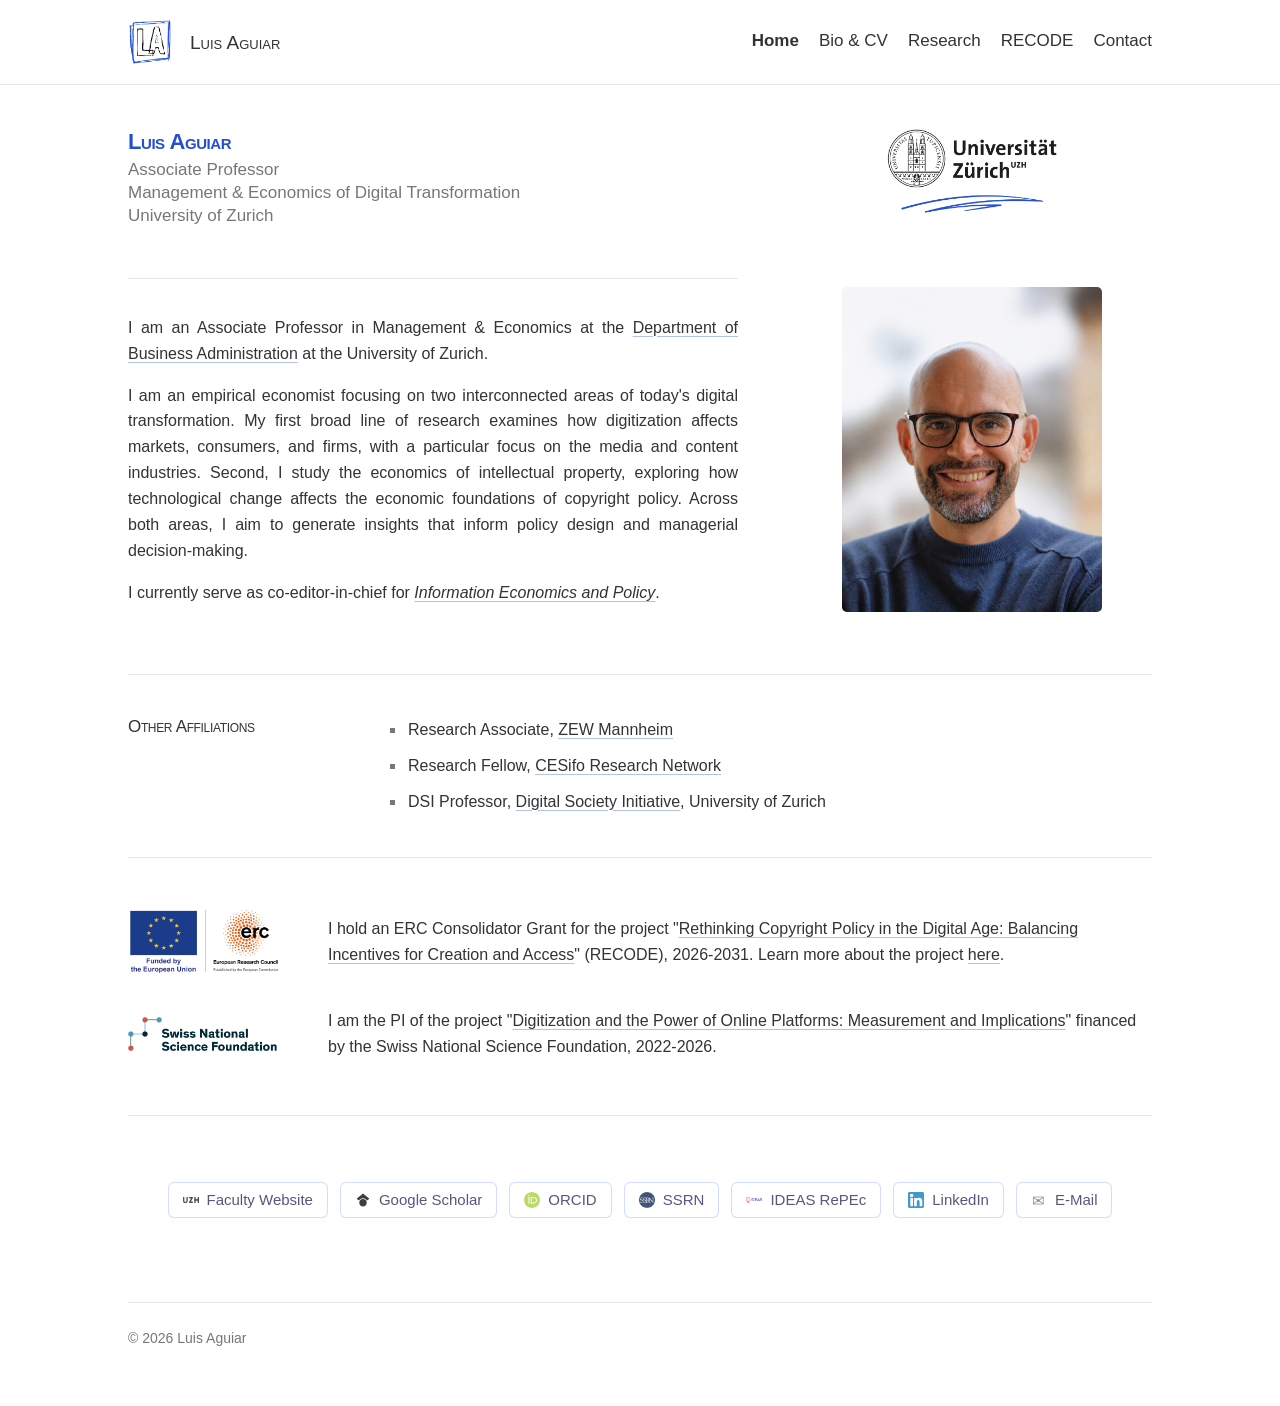
==== commit 6a9cbef0: "design changes" ====
--- a/index.html
+++ b/index.html
@@ -1,42 +1,28 @@
 <!doctype html>
 <html lang="en">
-  <head> 
-  <meta charset="utf-8" /> 
-  <meta name="viewport" content="width=device-width, initial-scale=1" /> 
-  <title>Luis Aguiar · University of Zurich</title> 
-  <meta name="description" content="Luis Aguiar — University of Zurich" /> 
-  
-  <!-- Favicons ------------------------------------------------------------ Light browser/tab background: regular LA logo Dark browser/tab background: transparent/dark-mode-friendly LA logo ---------------------------------------------------------------------- --> 
-   
-<!-- Default fallback: use the favicon that works on dark backgrounds -->
-<!-- <link rel="icon" type="image/png" href="assets/LA_logo_transparent2.png?v=3"> -->
+<head>
+  <meta charset="utf-8" />
+  <meta name="viewport" content="width=device-width, initial-scale=1" />
+  <title>Luis Aguiar · University of Zurich</title>
+  <meta name="description" content="Luis Aguiar — University of Zurich" />
 
-<!-- Light mode: use the version that works on light backgrounds -->
-<!-- <link rel="icon" type="image/png" href="assets/LA_logo2.png?v=3" media="(prefers-color-scheme: light)"> -->
+  <link rel="icon" type="image/png" href="assets/LA_logo_favicon.png?v=4">
+  <link rel="stylesheet" href="styles.css" />
+</head>
 
-<!-- Dark mode: use the version that works on dark backgrounds -->
-<!-- <link rel="icon" type="image/png" href="assets/LA_logo_transparent2.png?v=3" media="(prefers-color-scheme: dark)"> -->
-
-<link rel="icon" type="image/png" href="assets/LA_logo_favicon.png?v=4">   
-
-  <link rel="stylesheet" href="styles.css" /> 
-</head> 
-
-
-
-
-
+<body>
   <!-- ============================================================
        HEADER / NAVIGATION
        Keep this consistent across pages.
   ============================================================= -->
-<header class="site-header">
-<div class="header-inner">
-<a aria-label="Luis Aguiar home" class="logo-link" href="index.html">
-<img alt="Luis Aguiar logo" class="header-logo" src="assets/LA_logo.png"/>
-<span class="logo-name" style="font-variant: small-caps;">Luis Aguiar</span>
-</a>
-<nav aria-label="Main navigation" class="nav">
+  <header class="site-header">
+    <div class="header-inner">
+      <a aria-label="Luis Aguiar home" class="logo-link" href="index.html">
+        <img alt="Luis Aguiar logo" class="header-logo" src="assets/LA_logo.png" />
+        <span class="logo-name" style="font-variant: small-caps;">Luis Aguiar</span>
+      </a>
+
+      <nav aria-label="Main navigation" class="nav">
         <a class="active" href="index.html">Home</a>
         <a href="bio-cv.html">Bio &amp; CV</a>
         <a href="research.html">Research</a>
@@ -45,9 +31,9 @@
         <a href="recode.html">RECODE</a>
         <!-- <a href="policy-work.html">Policy Work</a> -->
         <a href="contact.html">Contact</a>
-</nav>
-</div>
-</header>
+      </nav>
+    </div>
+  </header>
 
   <main class="layout home-layout">
     <section class="intro-grid home-intro-combined">
@@ -61,14 +47,9 @@
         <hr class="intro-rule">
 
         <div class="bio-copy">
-          <p>I am an Associate Professor in the Department of Business Administration and a DSI Professor with the Digital Society Initiative at the University of Zurich. I am also a Research Associate at <a href="https://www.zew.de/en/team/lag">ZEW Mannheim</a> and a Research Fellow of the <a href="https://www.ifo.de/en/cesifo/network-member/aguiar-luis">CESifo Research Network</a>.</p>
+          <p>I am an Associate Professor in Management &amp; Economics at the <a href="https://www.business.uzh.ch/en.html">Department of Business Administration</a> at the University of Zurich.</p>
           <p>I am an empirical economist focusing on two interconnected areas of today's digital transformation. My first broad line of research examines how digitization affects markets, consumers, and firms, with a particular focus on the media and content industries. Second, I study the economics of intellectual property, exploring how technological change affects the economic foundations of copyright policy. Across both areas, I aim to generate insights that inform policy design and managerial decision-making.</p>
-          <p>I currently serve as co-editor-in-chief for <em> <a href="https://www.sciencedirect.com/journal/information-economics-and-policy">Information Economics and Policy</a></em>.</p>
-
-          
-          
-                 <hr class="intro-rule">
-
+          <p>I currently serve as co-editor-in-chief for <em><a href="https://www.sciencedirect.com/journal/information-economics-and-policy">Information Economics and Policy</a></em>.</p>
         </div>
       </div>
 
@@ -76,123 +57,88 @@
         <img class="uzh-logo" src="assets/UZH_logo_underline.png" alt="UZH logo">
         <img class="hero-portrait" src="assets/DSC09342_cropped_edited_v8.png" alt="Portrait of Luis Aguiar">
       </aside>
-      
-      
+
+      <section class="content-section affiliations-section">
+        <h3>Other Affiliations</h3>
+
+        <ul class="square-list">
+          <li>Research Associate, <a href="https://www.zew.de/en/team/lag">ZEW Mannheim</a></li>
+          <li>Research Fellow, <a href="https://www.ifo.de/en/cesifo/network-member/aguiar-luis">CESifo Research Network</a></li>
+          <li>DSI Professor, <a href="https://www.dsi.uzh.ch/en.html">Digital Society Initiative</a>, University of Zurich</li>
+        </ul>
+      </section>
+
       <!-- Funding section: logos on the left, text on the right -->
-<div class="funding-strip">
+      <div class="funding-strip">
+        <div class="funding-row">
+          <div class="funding-logo-cell">
+            <img class="funding-logo erc-logo" src="assets/LOGO_ERC-FLAG_EU.png" alt="European Research Council and European Union logo">
+          </div>
 
-  <div class="funding-row">
-    <div class="funding-logo-cell">
-      <img class="funding-logo erc-logo" src="assets/LOGO_ERC-FLAG_EU.png" alt="European Research Council and European Union logo">
-    </div>
+          <div class="funding-text-cell">
+            <p>
+              I hold an ERC Consolidator Grant for the project
+              "<a href="https://cordis.europa.eu/project/id/101232098">Rethinking Copyright Policy in the Digital Age: Balancing Incentives for Creation and Access</a>"
+              (RECODE), 2026-2031. Learn more about the project <a href="https://luis-aguiar.com/recode.html">here</a>.
+            </p>
+          </div>
+        </div>
 
-    <div class="funding-text-cell">
-      <p>
-        I hold an ERC Consolidator Grant for the project
-        "<a href="https://cordis.europa.eu/project/id/101232098">Rethinking Copyright Policy in the Digital Age: Balancing Incentives for Creation and Access</a>"
-        (RECODE), 2026-2031. Learn more about the project <a href="https://luis-aguiar.com/recode.html">here</a>.
-      </p>
-    </div>
-  </div>
+        <div class="funding-row">
+          <div class="funding-logo-cell">
+            <img class="funding-logo snf-logo" src="assets/fns.png" alt="Swiss National Science Foundation logo">
+          </div>
 
-  <div class="funding-row">
-    <div class="funding-logo-cell">
-      <img class="funding-logo snf-logo" src="assets/fns.png" alt="Swiss National Science Foundation logo">
-    </div>
-
-    <div class="funding-text-cell">
-      <p>
-        I am the PI of the project
-        "<a href="https://data.snf.ch/grants/grant/207682">Digitization and the Power of Online Platforms: Measurement and Implications</a>"
-        financed by the Swiss National Science Foundation, 2022-2026.
-      </p>
-    </div>
-  </div>
-
-</div>
+          <div class="funding-text-cell">
+            <p>
+              I am the PI of the project
+              "<a href="https://data.snf.ch/grants/grant/207682">Digitization and the Power of Online Platforms: Measurement and Implications</a>"
+              financed by the Swiss National Science Foundation, 2022-2026.
+            </p>
+          </div>
+        </div>
+      </div>
 
       <!-- Buttons -->
+      <div class="profile-buttons" aria-label="Profile links">
+        <a class="profile-button" href="https://www.business.uzh.ch/en/research/professorships/digitaltransformation.html" target="_blank" rel="noopener">
+          <img class="profile-button-icon-img" src="assets/uzh_acronym.png" alt="" aria-hidden="true">
+          <span>Faculty Website</span>
+        </a>
 
-      <div class="profile-buttons" aria-label="Profile links">
+        <a class="profile-button" href="https://scholar.google.com/citations?user=AhkVQisAAAAJ&hl" target="_blank" rel="noopener">
+          <img class="profile-button-icon-img" src="assets/google-scholar.svg" alt="" aria-hidden="true">
+          <span>Google Scholar</span>
+        </a>
 
-  
-  <a class="profile-button" href="https://www.business.uzh.ch/en/research/professorships/digitaltransformation.html" target="_blank" rel="noopener">
-        <img class="profile-button-icon-img" src="assets/uzh_acronym.png" alt="" aria-hidden="true">
-    <span>Faculty Website</span>
-  </a>  
-  
-  <a class="profile-button" href="https://scholar.google.com/citations?user=AhkVQisAAAAJ&hl" target="_blank" rel="noopener">
-    <img class="profile-button-icon-img" src="assets/google-scholar.svg" alt="" aria-hidden="true">
-    <span>Google Scholar</span>
-  </a>
+        <a class="profile-button" href="https://orcid.org/0000-0001-6176-7393" target="_blank" rel="noopener">
+          <img class="profile-button-icon-img" src="assets/ORCID_iD.svg" alt="" aria-hidden="true">
+          <span>ORCID</span>
+        </a>
 
+        <a class="profile-button" href="https://papers.ssrn.com/sol3/cf_dev/AbsByAuth.cfm?per_id=2037443" target="_blank" rel="noopener">
+          <img class="profile-button-icon-img" src="assets/ssrn.jpg" alt="" aria-hidden="true">
+          <span>SSRN</span>
+        </a>
 
-  <a class="profile-button" href="https://orcid.org/0000-0001-6176-7393" target="_blank" rel="noopener">
-        <img class="profile-button-icon-img" src="assets/ORCID_iD.svg" alt="" aria-hidden="true">
-    <span>ORCID</span>
-  </a>
+        <a class="profile-button" href="https://ideas.repec.org/e/pag120.html" target="_blank" rel="noopener">
+          <img class="profile-button-icon-img" src="assets/ideas_logo.jpg" alt="" aria-hidden="true">
+          <span>IDEAS RePEc</span>
+        </a>
 
+        <a class="profile-button" href="https://www.linkedin.com/in/luisaguiar6/" target="_blank" rel="noopener">
+          <img class="profile-button-icon-img" src="assets/linkedin.svg" alt="" aria-hidden="true">
+          <span>LinkedIn</span>
+        </a>
 
+        <a class="profile-button" href="mailto:luis.aguiar@business.uzh.ch">
+          <span class="profile-icon">✉</span>
+          <span>E-Mail</span>
+        </a>
+      </div>
+    </section>
+  </main>
 
-
-  <a class="profile-button" href="https://papers.ssrn.com/sol3/cf_dev/AbsByAuth.cfm?per_id=2037443" target="_blank" rel="noopener">
-        <img class="profile-button-icon-img" src="assets/ssrn.jpg" alt="" aria-hidden="true">
-    <span>SSRN</span>
-  </a>
-
-    <a class="profile-button" href="https://ideas.repec.org/e/pag120.html" target="_blank" rel="noopener">
-        <img class="profile-button-icon-img" src="assets/ideas_logo.jpg" alt="" aria-hidden="true">
-    <span>IDEAS RePEc</span>
-  </a>
-
-  <a class="profile-button" href="https://www.linkedin.com/in/luisaguiar6/" target="_blank" rel="noopener">
-        <img class="profile-button-icon-img" src="assets/linkedin.svg" alt="" aria-hidden="true">
-    <span>LinkedIn</span>
-  </a>
-
-  <a class="profile-button" href="mailto:luis.aguiar@business.uzh.ch">
-    <span class="profile-icon">✉</span>
-    <span>E-Mail</span>
-  </a>
-
-
-
-
-</div>
-    </section>
-
-    <!-- <section class="content-section split-section">
-      <h2>Research interests</h2>
-      <div class="text-list columns">
-        <p>Digital markets</p>
-        <p>Online platforms</p>
-        <p>Media and content industries</p>
-        <p>Copyright policy</p>
-        <p>Music and movie industries</p>
-        <p>Search, news, and information access</p>
-      </div>
-    </section> -->
-
-    <!-- <section class="content-section split-section">
-      <h2>Education</h2>
-      <div class="simple-list">
-        <p><strong>PhD in Economics</strong>, Universidad Carlos III de Madrid</p>
-        <p><strong>MSc in Economics, Finance and Management</strong>, Universitat Pompeu Fabra</p>
-        <p><strong>License in Economics</strong>, University of Geneva</p>
-      </div>
-    </section> -->
-
-    <!-- <section class="content-section split-section">
-      <h2>Affiliations</h2>
-      <div class="simple-list">
-        <p>Research Associate, ZEW Mannheim</p>
-        <p>Research Fellow, CESifo Research Network</p>
-        <p>DSI Professor, Digital Society Initiative, University of Zurich</p>
-      </div>
-    </section> -->
-
-   
-  </main>
   <footer class="site-footer">
     <div class="footer-inner">
       <div>
@@ -200,6 +146,7 @@
       </div>
     </div>
   </footer>
+
   <script src="site.js"></script>
 </body>
 </html>
--- a/styles.css
+++ b/styles.css
@@ -13,7 +13,7 @@
    4.  Header and navigation
    5.  General page layout
    6.  Homepage intro: text, UZH logo, portrait
-   7.  Homepage funding strip
+   7.  Homepage affiliations and funding strip
    8.  Profile/link buttons
    9.  Standard content sections and notes
    10. Research page, paper cards, and paper-link buttons
@@ -36,7 +36,7 @@
   /* Main colors ------------------------------------------------------------ */
   --blue: rgb(35, 79, 210);                 /* CHANGE HERE: blue used for links, active nav, paper titles */
   --lightblueBG: #eef2fc;                 /* CHANGE HERE: blue used for links, active nav, paper titles */
-  --ink: #333;                  /* Main text color */
+  --ink: rgb(51, 51, 51);                  /* Main text color */
   --muted: #777777;                /* Grey text, subtitles, metadata */
   --line: #e7e7e2;                 /* Thin dividers and subtle borders */
   --light: rgb(247, 247, 245);                /* Light background for notes and cards */
@@ -65,19 +65,20 @@
   --home-column-gap: 54px;         /* CHANGE HERE: horizontal gap between text and portrait column */
   --home-row-gap: 18px;            /* CHANGE HERE: vertical gap between intro rows, e.g. before funding */
   --bio-top-space: 36px;           /* CHANGE HERE: space between horizontal line and biography text */
+  --home-section-spacing: 34px;   /* CHANGE HERE: consistent spacing around homepage divider lines */
 
   /* Homepage images ------------------------------------------------------- */
   --uzh-logo-width: 170px;         /* CHANGE HERE: size of UZH logo above portrait */
-  --portrait-width: 270px;         /* CHANGE HERE: portrait size */
+  --portrait-width: 260px;         /* CHANGE HERE: portrait size */
   --portrait-radius: 5px;          /* CHANGE HERE: portrait corner roundness */
   --image-gap: 36px;               /* CHANGE HERE: gap between UZH logo and portrait */
-  --portrait-shift-y: 60px;        /* CHANGE HERE: move portrait down/up. Positive = down, negative = up */
+  --portrait-shift-y: 30px;        /* CHANGE HERE: move portrait down/up. Positive = down, negative = up */
 
   /* Text sizes ------------------------------------------------------------ */
   --body-font-size: 16px;          /* CHANGE HERE: main paragraph text size */
   --h1-size: 22px;                 /* CHANGE HERE: main page title size */
   --h2-size: 18px;                 /* CHANGE HERE: section heading size */
-  --h3-size: 15px;                 /* CHANGE HERE: small heading size */
+  --h3-size: 17px;                 /* CHANGE HERE: small heading size */
   --subtitle-size: 17px;           /* CHANGE HERE: subtitle under name on homepage */
 
   /* Profile/link buttons -------------------------------------------------- */
@@ -205,6 +206,11 @@
 h3 {
   font-size: var(--h3-size);
   font-weight: 500;
+  color: var(--ink);
+  /* color: rgb(107, 107, 138); */
+  /* text-transform: small-caps; */
+  font-variant: small-caps;
+
 }
 
 .subtitle {
@@ -437,27 +443,96 @@
 }
 
 
-/* ========================================================================== 
-   7. HOMEPAGE FUNDING STRIP
-   --------------------------------------------------------------------------
-   Two-column block below the homepage intro:
-   left column = funding logos; right column = text.
-   ========================================================================== */
+/* ==========================================================================
+   7. HOMEPAGE AFFILIATIONS AND FUNDING STRIP
+   --------------------------------------------------------------------------
+   Controls the "Other Affiliations" block and the funding block below it.
+   Uses simple borders and padding so the spacing stays predictable.
+   ========================================================================== */
+
+/* Other Affiliations block ------------------------------------------------ */
+
+.affiliations-section {
+  grid-column: 1 / -1;
+  width: 100%;
+
+  display: grid;
+  grid-template-columns: 210px minmax(0, 1fr);
+  gap: 52px;
+  align-items: start;
+
+  border-top: 1px solid var(--line);
+  border-bottom: 1px solid var(--line);
+
+  padding: 34px 0;
+  margin-top: 34px;
+  margin-bottom: 0;
+}
+
+/* Remove default browser bullets */
+.square-list {
+  list-style: none;
+  margin: 0;
+  padding: 0;
+}
+
+/* Each affiliation item */
+.square-list li {
+  position: relative;
+  margin: 0 0 10px;
+  padding-left: 18px;
+}
+
+/* No extra space after the last item */
+.square-list li:last-child {
+  margin-bottom: 0;
+}
+
+/* Minimal square bullet */
+.square-list li::before {
+  content: "";
+  position: absolute;
+  left: 0;
+  top: 0.72em;
+
+  width: 5px;
+  height: 5px;
+
+  background: var(--muted);
+}
+
+/* Hide accidental short horizontal rules inside the homepage grid */
+.bio-copy > .intro-rule:last-child,
+.home-intro-combined > hr {
+  display: none;
+}
+
+
+/* Funding block ---------------------------------------------------------- */
 
 .funding-strip {
-  grid-column: 1 / -1;                 /* Span across both homepage columns */
-  margin-top: var(--funding-top-space);
-  margin-bottom: var(--funding-bottom-space);
-}
-
+  grid-column: 1 / -1;
+
+  border-bottom: 1px solid var(--line);
+
+  padding-top: 34px;
+  padding-bottom: 56px;  /* CHANGE HERE: space between last funding row and bottom line */
+
+  margin-top: 0;
+  margin-bottom: 34px;
+}
+
+/* Each funding row */
 .funding-row {
   display: grid;
   grid-template-columns: var(--funding-logo-column) minmax(0, 1fr);
   gap: var(--funding-column-gap);
   align-items: center;
-  margin-bottom: var(--funding-row-gap);
-}
-
+
+  margin-bottom: 34px;  /* CHANGE HERE: space between ERC row and SNSF row */
+}
+
+/* No extra space after the last funding row */
 .funding-row:last-child {
   margin-bottom: 0;
 }
@@ -482,7 +557,7 @@
 .funding-text-cell p {
   margin: 0;
   font-size: var(--funding-text-size);
-  line-height: 1.6; /* change spaceing between lines*/
+  line-height: 1.6;
   color: var(--ink);
 }
 
@@ -492,6 +567,11 @@
   text-underline-offset: 3px;
 }
 
+.funding-text-cell a:hover,
+.funding-text-cell a:focus {
+  color: var(--blue);
+  text-decoration-color: var(--blue);
+}
 
 /* ========================================================================== 
    8. PROFILE / EXTERNAL LINK BUTTONS
@@ -1073,7 +1153,7 @@
 .contact-card-single {
   padding: 22px 24px;
   border: 1px solid var(--card-border2);
-  border-left: 2px solid var(--card-border2);
+  /* border-left: 2px solid var(--card-border2); */
   background: var(--paper-card-background);
   border-radius: 5px;
 }
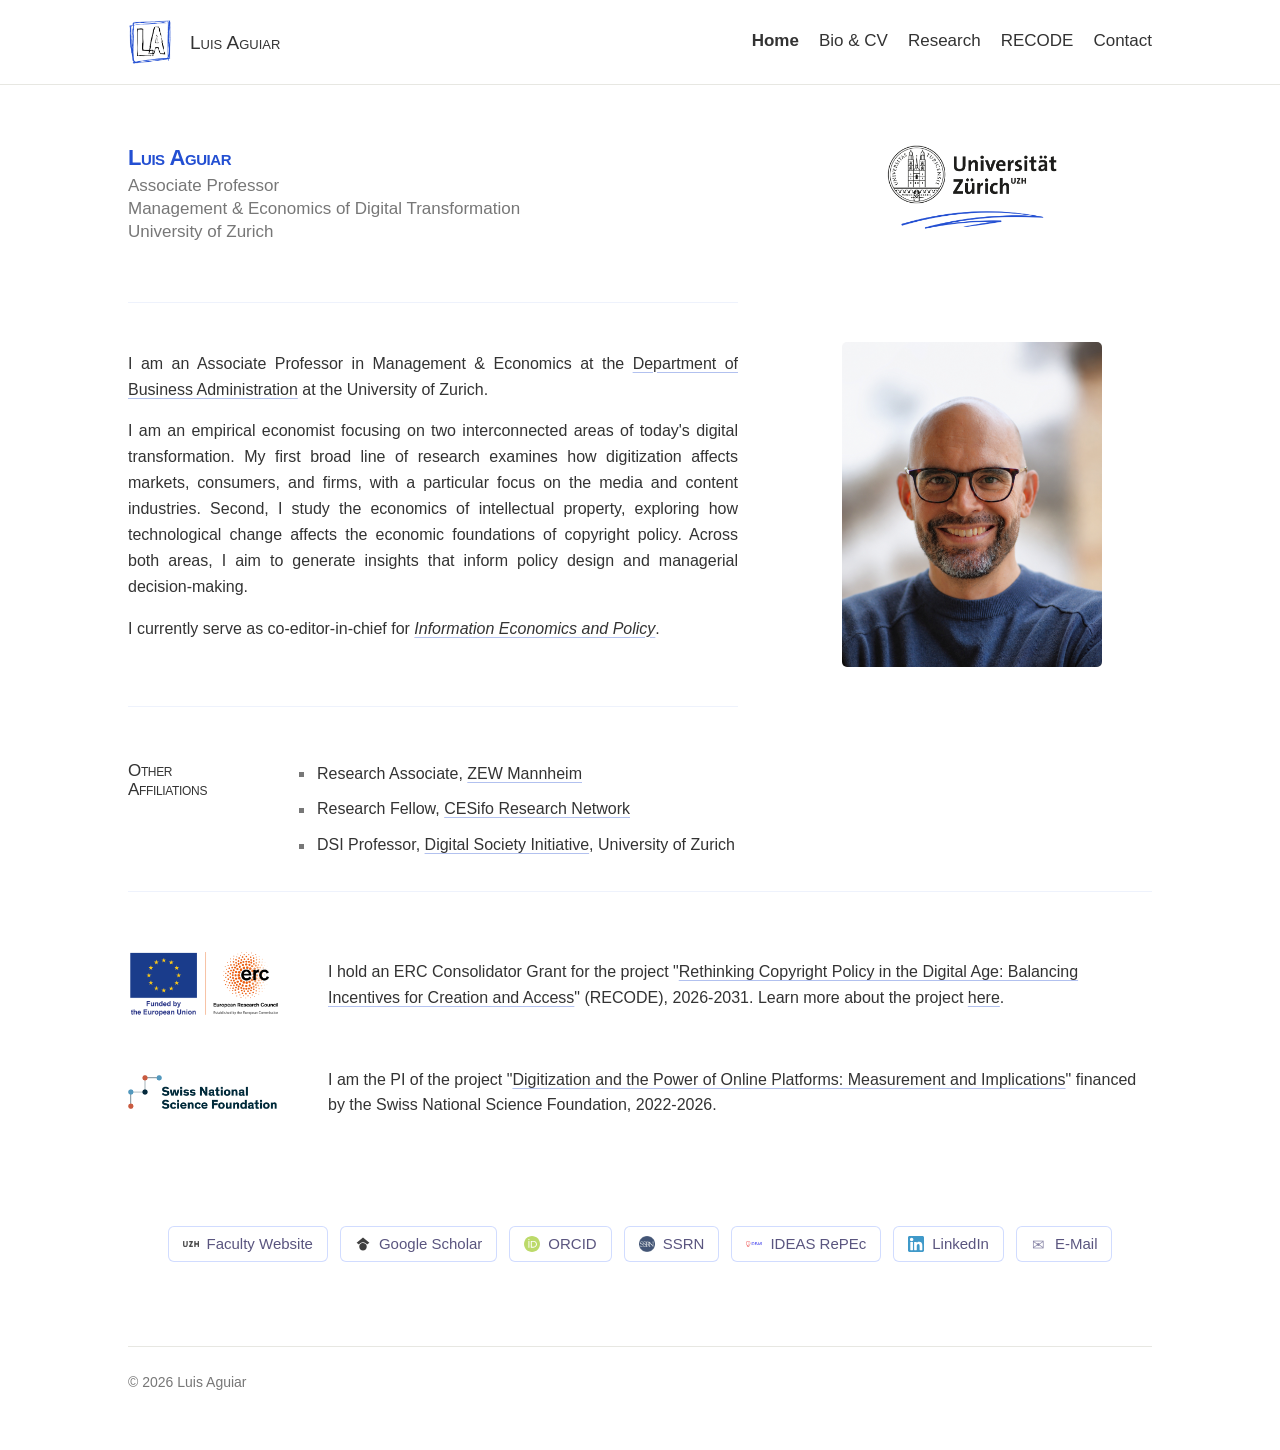
==== commit 66c543d9: "design changes" ====
--- a/index.html
+++ b/index.html
@@ -7,7 +7,7 @@
   <meta name="description" content="Luis Aguiar — University of Zurich" />
 
   <link rel="icon" type="image/png" href="assets/LA_logo_favicon.png?v=4">
-  <link rel="stylesheet" href="styles.css" />
+  <link rel="stylesheet" href="styles.css?v=7" />
 </head>
 
 <body>
@@ -44,22 +44,26 @@
           Management &amp; Economics of Digital Transformation <br>
           University of Zurich
         </p>
-        <hr class="intro-rule">
+      </div>
 
+      <aside class="intro-side intro-media" aria-label="Institution">
+        <img class="uzh-logo" src="assets/UZH_logo_underline.png" alt="UZH logo">
+      </aside>
+
+      <div class="intro-body-band">
         <div class="bio-copy">
           <p>I am an Associate Professor in Management &amp; Economics at the <a href="https://www.business.uzh.ch/en.html">Department of Business Administration</a> at the University of Zurich.</p>
           <p>I am an empirical economist focusing on two interconnected areas of today's digital transformation. My first broad line of research examines how digitization affects markets, consumers, and firms, with a particular focus on the media and content industries. Second, I study the economics of intellectual property, exploring how technological change affects the economic foundations of copyright policy. Across both areas, I aim to generate insights that inform policy design and managerial decision-making.</p>
           <p>I currently serve as co-editor-in-chief for <em><a href="https://www.sciencedirect.com/journal/information-economics-and-policy">Information Economics and Policy</a></em>.</p>
         </div>
+
+        <div class="portrait-cell" aria-label="Portrait">
+          <img class="hero-portrait" src="assets/DSC09342_cropped_edited_v8.png" alt="Portrait of Luis Aguiar">
+        </div>
       </div>
 
-      <aside class="intro-side intro-media" aria-label="Institution and portrait">
-        <img class="uzh-logo" src="assets/UZH_logo_underline.png" alt="UZH logo">
-        <img class="hero-portrait" src="assets/DSC09342_cropped_edited_v8.png" alt="Portrait of Luis Aguiar">
-      </aside>
-
       <section class="content-section affiliations-section">
-        <h3>Other Affiliations</h3>
+        <h3>Other<br>Affiliations</h3>
 
         <ul class="square-list">
           <li>Research Associate, <a href="https://www.zew.de/en/team/lag">ZEW Mannheim</a></li>
--- a/styles.css
+++ b/styles.css
@@ -33,100 +33,168 @@
    ========================================================================== */
 
 :root {
-  /* Main colors ------------------------------------------------------------ */
-  --blue: rgb(35, 79, 210);                 /* CHANGE HERE: blue used for links, active nav, paper titles */
-  --lightblueBG: #eef2fc;                 /* CHANGE HERE: blue used for links, active nav, paper titles */
-  --ink: rgb(51, 51, 51);                  /* Main text color */
-  --muted: #777777;                /* Grey text, subtitles, metadata */
-  --line: #e7e7e2;                 /* Thin dividers and subtle borders */
-  --light: rgb(247, 247, 245);                /* Light background for notes and cards */
-  --card-bg: #e8e8e8e7;              /* Background of paper cards/buttons */
-  --card-border: #e4e1da;          /* Border of paper cards/buttons */
-  --card-border2: rgba(48,98,255,.22);
-  /* Fonts ----------------------------------------------------------------- */
-  /* CHANGE HERE: main font for the whole site. */
-  /* --sans: -apple-system, BlinkMacSystemFont, "Segoe UI", Roboto, Arial, Helvetica, sans-serif; */
+  /* ========================================================================
+     MAIN COLORS
+     ------------------------------------------------------------------------
+     Change these only if you want to change the visual identity of the site.
+     ======================================================================== */
+  --blue: rgb(35, 79, 210);              /* Main blue: paper titles, hover states, active elements */
+  --lightblueBG: #eef2fc;                /* Very light blue: button hover background */
+  --ink: rgb(51, 51, 51);                /* Main body text color */
+  --muted: #777777;                      /* Grey text: subtitles, metadata, labels */
+  --line: #e7e7e2;                       /* Default subtle divider line color */
+  --light: rgb(247, 247, 245);           /* Light neutral background */
+  --card-bg: #e8e8e8e7;                  /* Legacy card background */
+  --card-border: #e4e1da;                /* Legacy card border */
+  --card-border2: rgba(48, 98, 255, .22);/* Subtle blue border used on cards/buttons */
+
+  /* ========================================================================
+     FONT
+     ------------------------------------------------------------------------
+     Make sure DM Sans is loaded in your HTML if you use it here.
+     ======================================================================== */
   --sans: "DM Sans", sans-serif;
 
-  /* Page width and side padding ------------------------------------------ */
-  --max: 1080px;                   /* CHANGE HERE: maximum width of page content */
-  --side-padding: 28px;            /* CHANGE HERE: left/right page padding on desktop */
-  --side-padding-mobile: 20px;     /* CHANGE HERE: left/right page padding on phones */
-
-  /* Header ---------------------------------------------------------------- */
-  --header-logo-width: 44px;       /* CHANGE HERE: size of small LA logo in header */
-  --header-padding-y: 20px;        /* CHANGE HERE: vertical padding in top navigation bar */
-  --nav-font-size: 17px;           /* CHANGE HERE: navigation link size */
-  --nav-gap: 20px;                 /* CHANGE HERE: space between navigation links */
-
-  /* Homepage intro layout ------------------------------------------------- */
-  --home-top-space: 44px;          /* CHANGE HERE: space between header and homepage intro */
-  --home-right-column: 360px;      /* CHANGE HERE: width of right column with logo + portrait */
-  --home-column-gap: 54px;         /* CHANGE HERE: horizontal gap between text and portrait column */
-  --home-row-gap: 18px;            /* CHANGE HERE: vertical gap between intro rows, e.g. before funding */
-  --bio-top-space: 36px;           /* CHANGE HERE: space between horizontal line and biography text */
-  --home-section-spacing: 34px;   /* CHANGE HERE: consistent spacing around homepage divider lines */
-
-  /* Homepage images ------------------------------------------------------- */
-  --uzh-logo-width: 170px;         /* CHANGE HERE: size of UZH logo above portrait */
-  --portrait-width: 260px;         /* CHANGE HERE: portrait size */
-  --portrait-radius: 5px;          /* CHANGE HERE: portrait corner roundness */
-  --image-gap: 36px;               /* CHANGE HERE: gap between UZH logo and portrait */
-  --portrait-shift-y: 30px;        /* CHANGE HERE: move portrait down/up. Positive = down, negative = up */
-
-  /* Text sizes ------------------------------------------------------------ */
-  --body-font-size: 16px;          /* CHANGE HERE: main paragraph text size */
-  --h1-size: 22px;                 /* CHANGE HERE: main page title size */
-  --h2-size: 18px;                 /* CHANGE HERE: section heading size */
-  --h3-size: 17px;                 /* CHANGE HERE: small heading size */
-  --subtitle-size: 17px;           /* CHANGE HERE: subtitle under name on homepage */
-
-  /* Profile/link buttons -------------------------------------------------- */
-  --button-font-size: 15px;        /* CHANGE HERE: profile/research link button text size */
-  --button-radius: 6px;            /* CHANGE HERE: roundness of profile/research buttons */
-  --button-gap: 12px;              /* CHANGE HERE: gap between profile/research buttons */
-
-  /* Funding strip --------------------------------------------------------- */
-  --funding-top-space: 40px;        /* CHANGE HERE: space above funding block */
-  --funding-bottom-space: 60px;    /* CHANGE HERE: space below funding block */
-  --funding-logo-column: 190px;    /* CHANGE HERE: width of funding-logo column */
-  --funding-column-gap: 10px;      /* CHANGE HERE: gap between funding logos and funding text */
-  --funding-row-gap: 50px;         /* CHANGE HERE: vertical gap between ERC and SNSF rows */
-  --funding-logo-width: 150px;     /* CHANGE HERE: default size of ERC/SNSF logos */
-  --funding-text-size: 16px;       /* CHANGE HERE: size of funding text */
-
-  /* Research page / paper cards ------------------------------------------ */
-  --paper-card-padding-y: 15px;    /* CHANGE HERE: vertical padding inside each paper box */
-  --paper-card-padding-x: 17px;    /* CHANGE HERE: horizontal padding inside each paper box */
-  --paper-card-radius: 5px;        /* CHANGE HERE: corner roundness of paper boxes */
-  --paper-card-gap: 20px;          /* CHANGE HERE: vertical gap between paper boxes */
-  --paper-card-background: rgb(209, 209, 209, 0.055); /* CHANGE HERE: background color of paper card */
-
-  
-  --paper-title-size: 16px;      /* CHANGE HERE: paper title size */
-  --paper-title-weight: 550;       /* CHANGE HERE: paper title boldness */
-  --paper-meta-size: 14.5px;       /* CHANGE HERE: authors/journal text size */
-  --journal-logo-width: 96px;      /* CHANGE HERE: journal logo width inside paper card */
-  --journal-logo-height: 100px;     /* CHANGE HERE: journal logo max height inside paper card */
+  /* ========================================================================
+     PAGE WIDTH AND SIDE PADDING
+     ------------------------------------------------------------------------
+     --max controls the maximum width of the content area.
+     --side-padding controls the left/right padding inside that area.
+     ======================================================================== */
+  --max: 1080px;
+  --side-padding: 28px;
+  --side-padding-mobile: 20px;
+
+  /* ========================================================================
+     HEADER / NAVIGATION
+     ======================================================================== */
+  --header-logo-width: 44px;             /* Size of the LA logo in the header */
+  --header-padding-y: 20px;              /* Vertical padding of the header */
+  --nav-font-size: 17px;                 /* Navigation text size */
+  --nav-gap: 20px;                       /* Space between nav items */
+
+  /* ========================================================================
+     HOMEPAGE GRID
+     ------------------------------------------------------------------------
+     The homepage has a left text column and a right image/logo column.
+     ======================================================================== */
+  --home-top-space: 60px;                /* Space between header and homepage content */
+  --home-right-column: 360px;            /* Width of the right column: UZH logo/portrait */
+  --home-column-gap: 54px;               /* Horizontal gap between left and right columns */
+  --home-row-gap: 20px;                  /* General vertical gap between homepage grid rows */
+
+  /* ========================================================================
+     HOMEPAGE BIO + PORTRAIT BAND
+     ------------------------------------------------------------------------
+     This is the block containing the biography text on the left and portrait
+     on the right, between two horizontal lines.
+     ======================================================================== */
+  --intro-line-width: 610px;             /* Width of the left bio column and top intro line.
+                                            With the current layout this equals:
+                                            1080 - 2*28 - 360 - 54 = 610px. */
+  --intro-band-top-space: 10px;          /* Space above the top line of the bio/portrait band */
+  --intro-band-padding-y: 40px;          /* Space between each bio-band line and the bio/portrait content */
+
+  /* ========================================================================
+     HOMEPAGE HORIZONTAL LINES
+     ------------------------------------------------------------------------
+     There are four homepage lines:
+       - intro top line: controlled by --intro-line-width
+       - line 1: bottom of bio/portrait band, above Other Affiliations
+       - line 2: between Other Affiliations and Funding
+       - line 3: below Funding
+
+     Use 0 to hide a line, e.g. --home-line-3-width: 0;
+     Use 100% for full content width.
+     Use var(--intro-line-width) to match the bio text line.
+     ======================================================================== */
+  --home-line-color: var(--lightblueBG);        /* Color of these homepage horizontal lines */
+  --home-line-1-width: var(--intro-line-width);
+  --home-line-2-width: 100%;
+  --home-line-3-width: 0;
+  --home-line-left: 0;                   /* 0 = starts at same left edge as intro/footer lines */
+  --home-line-translate-x: 0;            /* Use -50% only when --home-line-left is 50% */
+
+  /* ========================================================================
+     HOMEPAGE IMAGES
+     ======================================================================== */
+  --uzh-logo-width: 170px;               /* Size of UZH logo */
+  --portrait-width: 260px;               /* Portrait width */
+  --portrait-radius: 5px;                /* Portrait corner roundness */
+  --image-gap: 36px;                     /* Fallback gap between image elements */
+
+  /* ========================================================================
+     TEXT SIZES
+     ======================================================================== */
+  --body-font-size: 16px;
+  --h1-size: 22px;
+  --h2-size: 18px;
+  --h3-size: 17px;
+  --subtitle-size: 17px;
+
+  /* ========================================================================
+     HOMEPAGE: OTHER AFFILIATIONS
+     ------------------------------------------------------------------------
+     Controls the two-column layout of the Other Affiliations block on desktop.
+     ======================================================================== */
+  --affiliations-label-column: 170px;    /* Width of the left label column */
+  --affiliations-column-gap: 1px;       /* Gap between label and affiliation list */
+  --affiliations-padding-y: 34px;        /* Space above/below the affiliation content, inside the lines */
+
+  /* ========================================================================
+     HOMEPAGE: FUNDING STRIP
+     ------------------------------------------------------------------------
+     These values now actually control the funding block.
+     ======================================================================== */
+  --funding-top-space: 40px;             /* Space between line 2 and the first funding row */
+  --funding-bottom-space: 40px;          /* Space between last funding row and line 3 */
+  --funding-logo-column: 190px;          /* Width reserved for the funding logos */
+  --funding-column-gap: 10px;            /* Horizontal gap between logo column and funding text */
+  --funding-row-gap: 50px;               /* Vertical gap between ERC row and SNSF row */
+  --funding-logo-width: 150px;           /* Maximum funding logo width */
+  --funding-text-size: 16px;             /* Funding text size */
+  --after-funding-line-space: 34px;      /* Space between line 3 and the profile buttons */
+
+  /* ========================================================================
+     PROFILE / EXTERNAL LINK BUTTONS
+     ======================================================================== */
+  --button-font-size: 15px;
+  --button-radius: 6px;
+  --button-gap: 12px;
+
+  /* ========================================================================
+     RESEARCH PAGE / PAPER CARDS
+     ======================================================================== */
+  --paper-card-padding-y: 15px;
+  --paper-card-padding-x: 17px;
+  --paper-card-radius: 5px;
+  --paper-card-gap: 20px;
+  --paper-card-background: rgb(209, 209, 209, 0.055);
+  --paper-title-size: 16px;
+  --paper-title-weight: 550;
+  --paper-meta-size: 14.5px;
+  --journal-logo-width: 96px;
+  --journal-logo-height: 100px;
 
   /* Paper-card action buttons -------------------------------------------- */
-  --paper-link-font-size: 12.5px;  /* CHANGE HERE: DOI/WP button text size inside paper cards */
-  --paper-link-radius: 4px;        /* CHANGE HERE: DOI/WP button roundness; 999px = pill shape */
-  --paper-link-padding-y: 3px;     /* CHANGE HERE: vertical padding inside DOI/WP buttons */
-  --paper-link-padding-x: 9px;     /* CHANGE HERE: horizontal padding inside DOI/WP buttons */
-  --paper-link-gap: 7px;           /* CHANGE HERE: gap between DOI/WP buttons */
-
-  /* Media coverage page --------------------------------------------------- */
-  --coverage-group-gap: 12px;      /* CHANGE HERE: vertical gap between language groups inside a card */
-  --coverage-label-width: 42px;    /* CHANGE HERE: width reserved for language labels. This is the space between language and the buttons */
-  --coverage-label-size: 12px;     /* CHANGE HERE: language label size, e.g. English, German */
-  --coverage-label-weight: 650;    /* CHANGE HERE: language label boldness */
-  --coverage-box-bg: rgba(35, 79, 210, 0.02);      /*  CHANGE HERE: subtle background behind media coverage links */
-  /* --coverage-box-bg: rgb(209, 209, 209, 0.035);       CHANGE HERE: subtle background behind media coverage links */
-  --coverage-box-border: rgba(35, 79, 210, 0.14);    /* CHANGE HERE: subtle border around media coverage block */
-  --coverage-box-left-border: rgba(35, 79, 210, 0.35); /* CHANGE HERE: slightly stronger left accent for media block */
-  --coverage-button-border: rgba(35, 79, 210, 0.28); /* CHANGE HERE: border color for media outlet buttons */
-  --coverage-button-color: #5a557f;                  /* CHANGE HERE: text color for media outlet buttons */
+  --paper-link-font-size: 12.5px;
+  --paper-link-radius: 4px;
+  --paper-link-padding-y: 3px;
+  --paper-link-padding-x: 9px;
+  --paper-link-gap: 7px;
+
+  /* ========================================================================
+     MEDIA COVERAGE
+     ======================================================================== */
+  --coverage-group-gap: 12px;
+  --coverage-label-width: 42px;
+  --coverage-label-size: 12px;
+  --coverage-label-weight: 650;
+  --coverage-box-bg: rgba(35, 79, 210, 0.02);
+  --coverage-box-border: rgba(35, 79, 210, 0.14);
+  --coverage-box-left-border: rgba(35, 79, 210, 0.35);
+  --coverage-button-border: rgba(35, 79, 210, 0.28);
+  --coverage-button-color: #5a557f;
 }
 
 
@@ -357,49 +425,124 @@
 
 
 /* ========================================================================== 
-   6. HOMEPAGE INTRO: TEXT + UZH LOGO + PORTRAIT
+   6. HOMEPAGE INTRO: NAME, UZH LOGO, BIO TEXT, AND PORTRAIT
    --------------------------------------------------------------------------
    Expected homepage structure:
 
    <section class="intro-grid home-intro-combined">
-     <div class="intro-text">
-       <h1>...</h1>
-       <p class="subtitle">...</p>
-       <hr class="intro-rule">
-       <div class="bio-copy">...</div>
+     <div class="intro-text"> ... name + subtitle ... </div>
+     <aside class="intro-side intro-media"> ... UZH logo ... </aside>
+
+     <div class="intro-body-band">
+       <div class="bio-copy"> ... biography paragraphs ... </div>
+       <div class="portrait-cell"> ... portrait ... </div>
      </div>
-     <aside class="intro-side intro-media"> ... logo + portrait ... </aside>
+
+     <section class="content-section affiliations-section">...</section>
      <div class="funding-strip">...</div>
      <div class="profile-buttons">...</div>
    </section>
+
+   The `.intro-body-band` creates the two horizontal lines around the bio text
+   and portrait. `align-items: center` vertically centers the bio text and
+   portrait between those two lines.
    ========================================================================== */
 
 .intro-grid,
 .home-intro-combined {
   display: grid;
   grid-template-columns: minmax(0, 1fr) var(--home-right-column);
-  column-gap: var(--home-column-gap); /* Horizontal gap between text and image column */
-  row-gap: var(--home-row-gap);       /* Vertical gap before funding/buttons rows */
+  column-gap: var(--home-column-gap);
+  row-gap: var(--home-row-gap);
   align-items: start;
   padding-bottom: 56px;
-  border-bottom: none;
+}
+
+/* Left column: name + subtitle ------------------------------------------ */
+.intro-text {
+  grid-column: 1;
 }
 
 .intro-text p {
-  max-width: 680px;                    /* CHANGE HERE: width of homepage paragraphs */
-}
-
+  max-width: 680px;
+}
+
+/* Old <hr class="intro-rule"> is no longer used. The top line is generated
+   by `.intro-body-band::before` so that the bio and portrait share the same
+   pair of horizontal lines. */
 .intro-rule {
-  border: 0;
-  border-top: 1px solid var(--line);   /* CHANGE HERE: horizontal line color/thickness */
-  margin: 50px 0 0;                    /* CHANGE HERE: space above the line */
+  display: none;
+}
+
+/* Right column: UZH logo -------------------------------------------------
+   The UZH logo and the portrait must share the same horizontal center.
+   The portrait is centered by `.portrait-cell`; this block centers the UZH
+   logo inside the same right-hand grid column.
+-------------------------------------------------------------------------- */
+.intro-side,
+.intro-media {
+  grid-column: 2;
+  width: 100%;                    /* Use the full right column as the alignment area */
+  display: flex;
+  align-items: flex-start;        /* Vertical alignment within the row */
+  justify-content: center;        /* Horizontal centering within the right column */
+  padding-top: 0;
+}
+
+.uzh-logo {
+  width: min(100%, var(--uzh-logo-width));
+  margin-left: auto;              /* Keeps logo centered if browser handles image width oddly */
+  margin-right: auto;
+}
+
+/* Bio + portrait band ----------------------------------------------------
+   This full-width grid row contains the bio text on the left and portrait on
+   the right. The two pseudo-elements create the horizontal lines.
+-------------------------------------------------------------------------- */
+.intro-body-band {
+  grid-column: 1 / -1;
+
+  display: grid;
+  grid-template-columns: minmax(0, var(--intro-line-width)) var(--home-right-column);
+  column-gap: var(--home-column-gap);
+  align-items: center;
+
+  position: relative;
+  margin-top: var(--intro-band-top-space);
+  padding: var(--intro-band-padding-y) 0;
+}
+
+/* Top line above the bio/portrait band. */
+.intro-body-band::before {
+  content: "";
+  position: absolute;
+  top: 0;
+  left: var(--home-line-left);
+  width: min(100%, var(--intro-line-width));
+  height: 1px;
+  background: var(--lightblueBG);
+  transform: translateX(var(--home-line-translate-x));
+}
+
+/* Line 1: bottom of bio/portrait band and top line above Other Affiliations. */
+.intro-body-band::after {
+  content: "";
+  position: absolute;
+  bottom: 0;
+  left: var(--home-line-left);
+  width: min(100%, var(--home-line-1-width));
+  height: 1px;
+  background: var(--lightblueBG);
+  transform: translateX(var(--home-line-translate-x));
 }
 
 .bio-copy {
-  margin-top: var(--bio-top-space);    /* Space between line and biography text */
+  max-width: var(--intro-line-width);
+  margin: 0;
 }
 
 .bio-copy p {
+  max-width: 100%;
   font-size: var(--body-font-size);
   line-height: 1.62;
 }
@@ -410,23 +553,16 @@
   /* hyphens: auto; */
 }
 
-.intro-side,
-.intro-media {
+.portrait-cell {
   display: flex;
-  flex-direction: column;
   align-items: center;
-  gap: var(--image-gap);               /* Space between UZH logo and portrait */
-  padding-top: 0;
-}
-
-.uzh-logo {
-  width: min(100%, var(--uzh-logo-width));
+  justify-content: center;
 }
 
 .hero-portrait {
   width: min(100%, var(--portrait-width));
   border-radius: var(--portrait-radius);
-  transform: translateY(var(--portrait-shift-y));
+  transform: none;
 }
 
 /* Old text-link row. Kept for compatibility, but profile-buttons are preferred. */
@@ -446,93 +582,129 @@
 /* ==========================================================================
    7. HOMEPAGE AFFILIATIONS AND FUNDING STRIP
    --------------------------------------------------------------------------
-   Controls the "Other Affiliations" block and the funding block below it.
-   Uses simple borders and padding so the spacing stays predictable.
+   The homepage uses three visible divider lines after the intro:
+     - Line 1: `.intro-body-band::after`
+     - Line 2: `.affiliations-section::after`
+     - Line 3: `.funding-strip::after`
+
+   The line lengths are controlled in SECTION 1 with:
+     --home-line-1-width
+     --home-line-2-width
+     --home-line-3-width
    ========================================================================== */
 
-/* Other Affiliations block ------------------------------------------------ */
-
-.affiliations-section {
+/* Other Affiliations block ------------------------------------------------
+   This is deliberately specific because the HTML also uses `.content-section`.
+-------------------------------------------------------------------------- */
+.content-section.affiliations-section {
   grid-column: 1 / -1;
   width: 100%;
 
   display: grid;
-  grid-template-columns: 210px minmax(0, 1fr);
-  gap: 52px;
+  grid-template-columns:
+    var(--affiliations-label-column)
+    minmax(0, calc(var(--intro-line-width) - var(--affiliations-label-column) - var(--affiliations-column-gap)));
+  column-gap: var(--affiliations-column-gap);
   align-items: start;
 
-  border-top: 1px solid var(--line);
-  border-bottom: 1px solid var(--line);
-
-  padding: 34px 0;
-  margin-top: 34px;
-  margin-bottom: 0;
-}
-
-/* Remove default browser bullets */
+  position: relative;
+  border: 0;
+
+  padding: var(--affiliations-padding-y) 0;
+  margin: 0;
+}
+
+/* There is no top line here. The top line of this section is the bottom line
+   of `.intro-body-band`, which avoids duplicate lines and spacing conflicts. */
+.content-section.affiliations-section::before {
+  display: none;
+}
+
+/* Line 2: between Other Affiliations and Funding. */
+.content-section.affiliations-section::after {
+  content: "";
+  position: absolute;
+  left: var(--home-line-left);
+  bottom: 0;
+  width: min(100%, var(--home-line-2-width));
+  height: 1px;
+  background: var(--lightblueBG);
+  transform: translateX(var(--home-line-translate-x));
+}
+
+.content-section.affiliations-section h3 {
+  margin: 0;
+  line-height: 1.15;
+}
+
 .square-list {
   list-style: none;
   margin: 0;
   padding: 0;
 }
 
-/* Each affiliation item */
 .square-list li {
   position: relative;
   margin: 0 0 10px;
   padding-left: 18px;
 }
 
-/* No extra space after the last item */
 .square-list li:last-child {
   margin-bottom: 0;
 }
 
-/* Minimal square bullet */
 .square-list li::before {
   content: "";
   position: absolute;
   left: 0;
   top: 0.72em;
-
   width: 5px;
   height: 5px;
-
   background: var(--muted);
 }
 
-/* Hide accidental short horizontal rules inside the homepage grid */
+/* Safety cleanup: hide any accidental old horizontal rules inside the
+   homepage grid. */
 .bio-copy > .intro-rule:last-child,
 .home-intro-combined > hr {
   display: none;
 }
 
-
 /* Funding block ---------------------------------------------------------- */
-
 .funding-strip {
   grid-column: 1 / -1;
 
-  border-bottom: 1px solid var(--line);
-
-  padding-top: 34px;
-  padding-bottom: 56px;  /* CHANGE HERE: space between last funding row and bottom line */
+  position: relative;
+  border: 0;
+
+  /* These two variables now control the funding spacing. */
+  padding-top: var(--funding-top-space);
+  padding-bottom: var(--funding-bottom-space);
 
   margin-top: 0;
-  margin-bottom: 34px;
-}
-
-/* Each funding row */
+  margin-bottom: var(--after-funding-line-space);
+}
+
+/* Line 3: below the funding block. Set --home-line-3-width: 0; to hide it. */
+.funding-strip::after {
+  content: "";
+  position: absolute;
+  left: var(--home-line-left);
+  bottom: 0;
+  width: min(100%, var(--home-line-3-width));
+  height: 1px;
+  background: var(--home-line-color);
+  transform: translateX(var(--home-line-translate-x));
+}
+
 .funding-row {
   display: grid;
   grid-template-columns: var(--funding-logo-column) minmax(0, 1fr);
-  gap: var(--funding-column-gap);
+  column-gap: var(--funding-column-gap);
   align-items: center;
-
-  margin-bottom: 34px;  /* CHANGE HERE: space between ERC row and SNSF row */
-}
-
-/* No extra space after the last funding row */
+  margin-bottom: var(--funding-row-gap);
+}
+
 .funding-row:last-child {
   margin-bottom: 0;
 }
@@ -572,6 +744,7 @@
   color: var(--blue);
   text-decoration-color: var(--blue);
 }
+
 
 /* ========================================================================== 
    8. PROFILE / EXTERNAL LINK BUTTONS
@@ -1217,12 +1390,29 @@
 /* ========================================================================== 
    16. RESPONSIVE DESIGN: TABLETS AND PHONES
    --------------------------------------------------------------------------
-   Rules below override desktop layout on smaller screens.
+   These rules override the desktop layout on smaller screens.
+   The mobile spacing values are grouped at the top of the media query so you
+   do not need to hunt through the CSS.
    ========================================================================== */
 
 @media (max-width: 760px) {
+  :root {
+    /* Mobile homepage spacing --------------------------------------------- */
+    --mobile-title-subtitle-gap: 4px;          /* Space between name and subtitle */
+    --mobile-title-body-gap: 34px;             /* Space between title/logo area and bio/portrait band */
+    --mobile-body-padding-y: 34px;             /* Space inside the two bio/portrait lines */
+    --mobile-portrait-bio-gap: 30px;           /* Space between portrait and bio text */
+
+    --mobile-affiliations-padding-y: 32px;     /* Space inside Other Affiliations */
+    --mobile-affiliations-funding-gap: 36px;   /* Space between line 2 and first funding row */
+    --mobile-funding-logo-text-gap: 14px;      /* Space between funding logo and funding text */
+    --mobile-funding-row-gap: 38px;            /* Space between ERC and SNSF rows */
+    --mobile-funding-bottom-gap: 50px;         /* Space between SNSF row and line 3 */
+    --mobile-after-funding-line-space: 36px;   /* Space between line 3 and profile buttons */
+  }
+
   body {
-    font-size: 16px; /* Slightly larger on phones for readability */
+    font-size: 16px;
   }
 
   .layout,
@@ -1254,113 +1444,148 @@
     gap: 28px;
   }
 
-
-  /* -----------------------------------------------------------------------
-     MOBILE HOMEPAGE
-     -----------------------------------------------------------------------
-     Order:
-     1. Name/title on the left, UZH logo on the upper right
-     2. Portrait
-     3. Biography text
+  /* Mobile homepage order:
+     1. name/subtitle on the left and UZH logo on the right
+     2. portrait above bio text
+     3. Other Affiliations
      4. Funding
-     5. Buttons
-  ----------------------------------------------------------------------- */
+     5. buttons ------------------------------------------------------------ */
 
   .intro-grid,
   .home-intro-combined {
     grid-template-columns: minmax(0, 1fr) auto;
     column-gap: 16px;
-    row-gap: 4px; /* CHANGE HERE: space between name and subtitle */
-  }
-
-  /* Allows the h1, subtitle, rule, and bio text to be positioned separately */
+    row-gap: var(--mobile-title-subtitle-gap);
+  }
+
   .home-intro-combined .intro-text {
-    display: contents;
-  }
-
-  /* Allows the UZH logo and portrait to be positioned separately */
-  .home-intro-combined .intro-media {
-    display: contents;
-  }
-
-  .home-intro-combined .intro-text > h1 {
     order: 1;
     grid-column: 1;
-    grid-row: 1;
+    grid-row: 1 / span 2;
+  }
+
+  .home-intro-combined .intro-text > h1,
+  .home-intro-combined .intro-text > .subtitle {
     margin-bottom: 0;
   }
 
-  .home-intro-combined .intro-text > .subtitle {
+  .home-intro-combined .intro-media {
     order: 2;
-    grid-column: 1;
-    grid-row: 2;
-    margin-bottom: 0;
-  }
-
-  /* UZH logo: upper-right corner on mobile */
-  .home-intro-combined .uzh-logo {
-    order: 1;
     grid-column: 2;
     grid-row: 1 / span 2;
-
+    align-self: start;
     justify-self: end;
-    align-self: start;
-
-    width: min(150px, 36vw); /* CHANGE HERE: mobile UZH logo size */
+  }
+
+  .home-intro-combined .uzh-logo {
+    width: min(150px, 36vw);
     margin-top: 2px;
   }
 
-  /* Portrait: centered below the name/title/logo area */
-  .home-intro-combined .hero-portrait {
+  .home-intro-combined .intro-body-band {
     order: 3;
     grid-column: 1 / -1;
-
-    justify-self: center;
+    grid-template-columns: 1fr;
+    row-gap: var(--mobile-portrait-bio-gap);
+    column-gap: 0;
+    margin-top: var(--mobile-title-body-gap);
+    padding: var(--mobile-body-padding-y) 0;
+  }
+
+  .home-intro-combined .portrait-cell {
+    order: 1;
+    justify-content: center;
+  }
+
+  .home-intro-combined .bio-copy {
+    order: 2;
+    max-width: none;
+    margin: 0;
+  }
+
+  .home-intro-combined .hero-portrait {
     transform: none;
-    margin-top: 18px;
-  }
-
-  .home-intro-combined .intro-text > .intro-rule {
+  }
+
+  /* Mobile Other Affiliations: one column so the label and list do not get
+     squeezed or misaligned. */
+  .content-section.affiliations-section {
     order: 4;
     grid-column: 1 / -1;
-  }
-
-  .home-intro-combined .bio-copy {
+    display: grid;
+    grid-template-columns: 1fr;
+    gap: 14px;
+    padding: var(--mobile-affiliations-padding-y) 0;
+    margin: 0;
+    position: relative;
+    border: 0;
+  }
+
+  .content-section.affiliations-section h3 {
+    margin: 0;
+    line-height: 1.15;
+  }
+
+  .square-list {
+    margin: 0;
+    padding: 0;
+  }
+
+  .square-list li {
+    margin-bottom: 8px;
+    padding-left: 16px;
+    line-height: 1.45;
+  }
+
+  .square-list li:last-child {
+    margin-bottom: 0;
+  }
+
+  /* Mobile Funding -------------------------------------------------------- */
+  .funding-strip {
     order: 5;
     grid-column: 1 / -1;
-    margin-top: 28px;
-  }
-
-  .funding-strip {
+    position: relative;
+    border: 0;
+    padding-top: var(--mobile-affiliations-funding-gap);
+    padding-bottom: var(--mobile-funding-bottom-gap);
+    margin-top: 0;
+    margin-bottom: var(--mobile-after-funding-line-space);
+  }
+
+  .funding-row {
+    grid-template-columns: 1fr;
+    row-gap: var(--mobile-funding-logo-text-gap);
+    margin-bottom: var(--mobile-funding-row-gap);
+  }
+
+  .funding-row:last-child {
+    margin-bottom: 0;
+  }
+
+  .funding-logo-cell {
+    justify-content: flex-start;
+  }
+
+  .funding-logo {
+    max-width: var(--funding-logo-width);
+  }
+
+  .funding-text-cell p {
+    font-size: var(--funding-text-size);
+    line-height: 1.55;
+  }
+
+  /* Mobile profile buttons ----------------------------------------------- */
+  .profile-buttons {
     order: 6;
     grid-column: 1 / -1;
-  }
-
-  .profile-buttons {
-    order: 7;
-    grid-column: 1 / -1;
-  }
-
-
-  /* Funding section on mobile -------------------------------------------- */
-
-  .funding-row {
-    grid-template-columns: 1fr;
-    gap: 18px;
-    margin-bottom: 34px;
-  }
-
-  .funding-logo-cell {
-    justify-content: flex-start;
-  }
-
-  .funding-text-cell p {
-    font-size: var(--funding-text-size);
-  }
-
+    justify-content: center;
+    margin-top: 0;
+    padding-top: 0;
+  }
 
   /* Generic one-column layouts on mobile --------------------------------- */
-
   .columns {
     grid-template-columns: 1fr;
   }
@@ -1370,16 +1595,7 @@
     gap: 2px;
   }
 
-
-  /* -----------------------------------------------------------------------
-     MOBILE RESEARCH CARDS
-     -----------------------------------------------------------------------
-     On mobile, cards with journal logos use two columns:
-     - left: paper text and buttons
-     - right: journal logo
-     Media coverage, when present, spans below both.
-  ----------------------------------------------------------------------- */
-
+  /* Mobile research cards ------------------------------------------------- */
   .paper-card {
     grid-template-columns: 1fr;
     gap: 10px;
@@ -1387,7 +1603,6 @@
     padding-bottom: var(--paper-card-padding-y);
   }
 
-  /* Cards with a journal logo */
   .paper-card:has(.paper-logo-cell) {
     grid-template-columns: minmax(0, 1fr) auto;
     column-gap: 12px;
@@ -1403,10 +1618,8 @@
     position: static;
     grid-column: 2;
     grid-row: 1;
-
     justify-self: end;
-    align-self: start; /* CHANGE HERE: use center/end if you want it lower */
-
+    align-self: start;
     min-width: 0;
     width: auto;
     margin-left: 8px;
@@ -1417,7 +1630,6 @@
     max-height: 52px;
   }
 
-  /* Media coverage box spans full card width below text + journal logo */
   .paper-card > .coverage-groups {
     grid-column: 1 / -1;
     grid-row: auto;
@@ -1434,9 +1646,7 @@
     margin-top: 0;
   }
 
-
-  /* Contact page on mobile ------------------------------------------------ */
-
+  /* Mobile contact page --------------------------------------------------- */
   .contact-cards-single {
     max-width: none;
   }
@@ -1446,7 +1656,6 @@
     gap: 2px;
   }
 }
-
 
 @media (max-width: 520px) {
   :root {
@@ -1461,4 +1670,4 @@
   .profile-button {
     padding: 7px 11px;
   }
-}+}
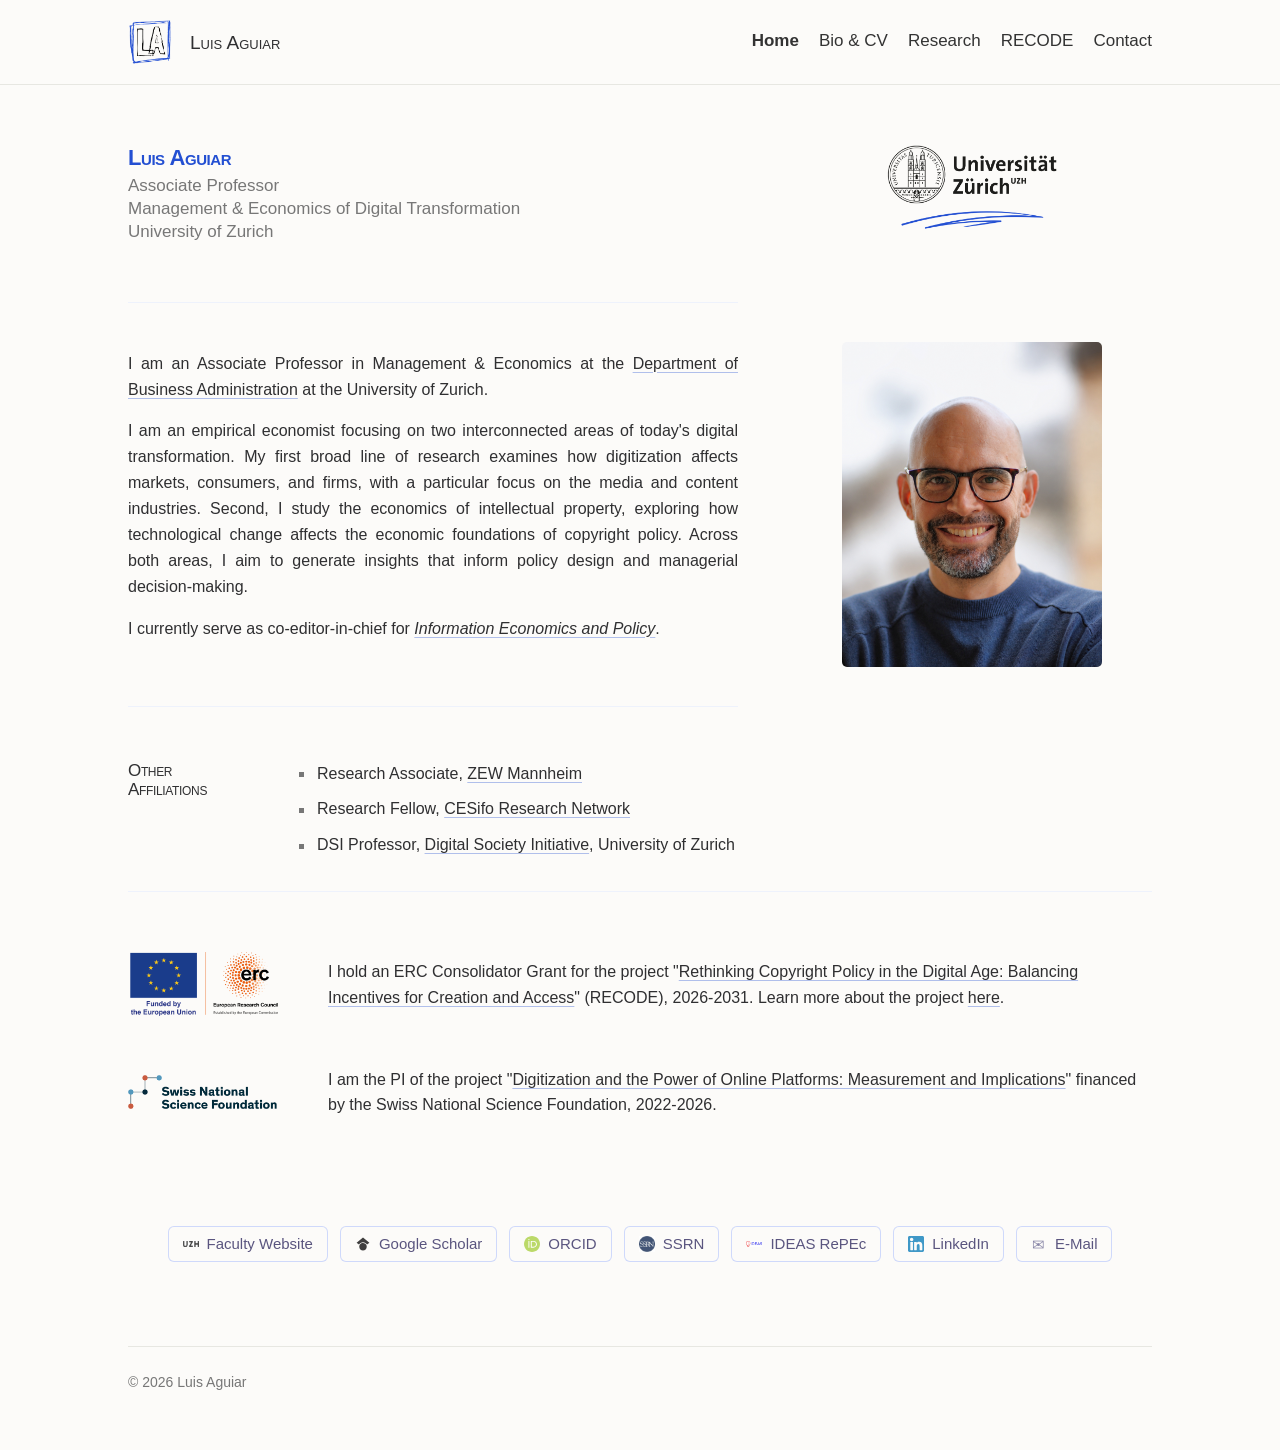
==== commit fda9085d: "various changes" ====
--- a/index.html
+++ b/index.html
@@ -7,7 +7,7 @@
   <meta name="description" content="Luis Aguiar — University of Zurich" />
 
   <link rel="icon" type="image/png" href="assets/LA_logo_favicon.png?v=4">
-  <link rel="stylesheet" href="styles.css?v=7" />
+  <link rel="stylesheet" href="styles.css?v=8" />
 </head>
 
 <body>
--- a/styles.css
+++ b/styles.css
@@ -40,11 +40,15 @@
      ======================================================================== */
   --blue: rgb(35, 79, 210);              /* Main blue: paper titles, hover states, active elements */
   --lightblueBG: #eef2fc;                /* Very light blue: button hover background */
-  --ink: rgb(51, 51, 51);                /* Main body text color */
+  /* --ink: rgb(51, 51, 51);                Main body text color */
+  --ink: #2f2f31;            /* Main body text */
+  
   --muted: #777777;                      /* Grey text: subtitles, metadata, labels */
   --line: #e7e7e2;                       /* Default subtle divider line color */
   --light: rgb(247, 247, 245);           /* Light neutral background */
-  --card-bg: #e8e8e8e7;                  /* Legacy card background */
+  --page-bg:  #fcfbf9;                    /* Page background color. Pure white is #ffffff*/
+  /* --card-bg: #e8e8e8e7;     */             /* Legacy card background */
+  --card-bg: rgba(255, 255, 255, 0.72);  /* Legacy card background */
   --card-border: #e4e1da;                /* Legacy card border */
   --card-border2: rgba(48, 98, 255, .22);/* Subtle blue border used on cards/buttons */
 
@@ -197,7 +201,63 @@
   --coverage-button-color: #5a557f;
 }
 
-
+/* ==========================================================================
+   LARGE SCREEN OVERRIDES
+   --------------------------------------------------------------------------
+   These changes apply only on wider desktop screens.
+   They keep the current laptop/mobile design mostly unchanged.
+   ========================================================================== */
+
+@media (min-width: 1300px) {
+  :root {
+    /* Wider content area on large desktop monitors */
+    --max: 1240px;
+    --side-padding: clamp(28px, 4vw, 64px);
+
+    /* Slightly larger header and navigation */
+    --header-logo-width: 50px;
+    --header-padding-y: 24px;
+    --nav-font-size: 18px;
+    --nav-gap: 24px;
+
+    /* Larger homepage layout */
+    --home-right-column: 410px;
+    --home-column-gap: 68px;
+    --home-top-space: 76px;
+
+    /* Homepage line width */
+    --intro-line-width: 640px;
+
+    /* Larger images */
+    --uzh-logo-width: 190px;
+    --portrait-width: 300px;
+
+    /* Larger text */
+    --body-font-size: 17px;
+    --h1-size: 24px;
+    --h2-size: 23px;
+    --h3-size: 19px;
+    --subtitle-size: 19px;
+
+    /* Funding and buttons */
+    --funding-text-size: 17px;
+    --button-font-size: 16px;
+
+    /* Research page / paper cards */
+    --paper-title-size: 17.5px;
+    --paper-meta-size: 15.5px;
+    --paper-card-padding-y: 18px;
+    --paper-card-padding-x: 22px;
+    --paper-card-gap: 24px;
+    --journal-logo-width: 112px;
+    --journal-logo-height: 112px;
+  }
+
+  /* Header name next to the logo */
+  .site-header .logo-link .logo-name {
+    font-size: 23px;
+  }
+}
 /* ========================================================================== 
    2. BASIC RESET AND PAGE DEFAULTS
    --------------------------------------------------------------------------
@@ -216,7 +276,8 @@
 body {
   margin: 0;
   color: var(--ink);
-  background: #fff;
+  /* background: #fff; */
+  background: var(--page-bg);
   font-family: var(--sans);
   font-size: var(--body-font-size);
   line-height: 1.62;
@@ -316,7 +377,8 @@
 
 .site-header {
   border-bottom: 1px solid var(--line); /* CHANGE HERE: set to `border-bottom: 0;` to remove header line */
-  background: rgba(255, 255, 255, 0.96);
+  /* background: rgba(255, 255, 255, 0.96); */
+  background: var(--page-bg);
   backdrop-filter: blur(10px);
   position: sticky;
   top: 0;
@@ -781,7 +843,8 @@
   /*border-right: 1.5px solid var(--blue);*/  /* Subtle blue accent, matches current design */
   /*border-bottom: 1.5px solid var(--blue);*/ /*Subtle blue accent, matches current design */
   border-radius: var(--button-radius);
-  background: #fff;
+  /* background: #fff; */
+  background: var(--page-bg);  
   color: #5a557f;
   text-decoration: none;
   font-size: var(--button-font-size);
@@ -1028,6 +1091,8 @@
 
 
 
+
+
 /* Paper-card action buttons -----------------------------------------------
    These small pill-shaped links sit inside each paper card, usually below the
    journal/author line. Use them for DOI, WP version, SSRN, NBER, CESifo, etc.
@@ -1059,7 +1124,8 @@
   /* border: 1px solid var(--blue); */
   border: 1px solid var(--coverage-button-border);
   border-radius: var(--paper-link-radius);
-  background: #fff;
+  /* background: #fff; */
+  background: var(--page-bg);
   /* color: var(--blue); */
   color: var(--coverage-button-color);
   text-decoration: none;
@@ -1080,6 +1146,7 @@
 /* Optional quieter secondary button, for example for older WP versions. */
 .paper-link-button.secondary {
   color: var(--muted);
+  background: var(--page-bg);
 }
 
 .paper-link-button.secondary:hover {
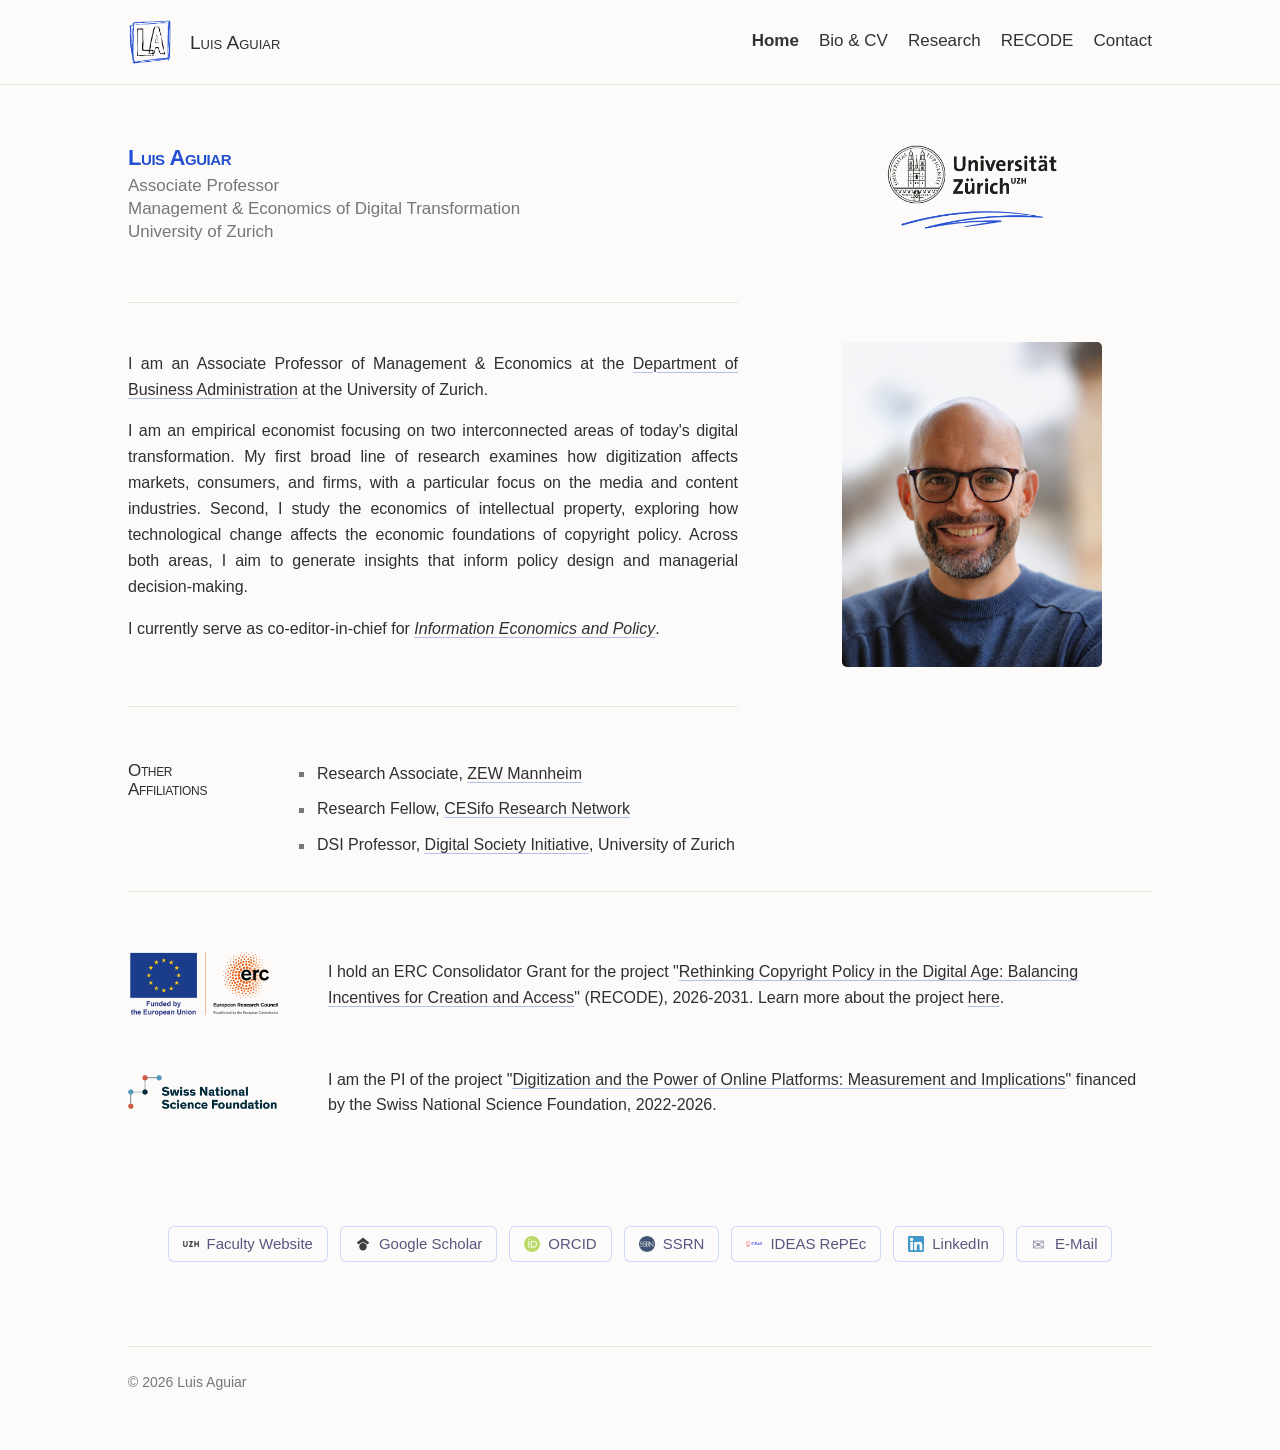
==== commit 758b1a61: "Update index.html" ====
--- a/index.html
+++ b/index.html
@@ -52,7 +52,7 @@
 
       <div class="intro-body-band">
         <div class="bio-copy">
-          <p>I am an Associate Professor in Management &amp; Economics at the <a href="https://www.business.uzh.ch/en.html">Department of Business Administration</a> at the University of Zurich.</p>
+          <p>I am an Associate Professor of Management &amp; Economics at the <a href="https://www.business.uzh.ch/en.html">Department of Business Administration</a> at the University of Zurich.</p>
           <p>I am an empirical economist focusing on two interconnected areas of today's digital transformation. My first broad line of research examines how digitization affects markets, consumers, and firms, with a particular focus on the media and content industries. Second, I study the economics of intellectual property, exploring how technological change affects the economic foundations of copyright policy. Across both areas, I aim to generate insights that inform policy design and managerial decision-making.</p>
           <p>I currently serve as co-editor-in-chief for <em><a href="https://www.sciencedirect.com/journal/information-economics-and-policy">Information Economics and Policy</a></em>.</p>
         </div>
--- a/styles.css
+++ b/styles.css
@@ -195,7 +195,7 @@
   --coverage-label-size: 12px;
   --coverage-label-weight: 650;
   --coverage-box-bg: rgba(35, 79, 210, 0.02);
-  --coverage-box-border: rgba(35, 79, 210, 0.14);
+  --coverage-box-border: rgba(146, 170, 241, 0.14);
   --coverage-box-left-border: rgba(35, 79, 210, 0.35);
   --coverage-button-border: rgba(35, 79, 210, 0.28);
   --coverage-button-color: #5a557f;
@@ -217,45 +217,45 @@
     /* Slightly larger header and navigation */
     --header-logo-width: 50px;
     --header-padding-y: 24px;
-    --nav-font-size: 18px;
+    --nav-font-size: 17px;
     --nav-gap: 24px;
 
     /* Larger homepage layout */
-    --home-right-column: 410px;
+    /* --home-right-column: 410px;
     --home-column-gap: 68px;
-    --home-top-space: 76px;
+    --home-top-space: 76px; */
 
     /* Homepage line width */
     --intro-line-width: 640px;
 
     /* Larger images */
-    --uzh-logo-width: 190px;
-    --portrait-width: 300px;
+    --uzh-logo-width: 180px;
+    --portrait-width: 270px;
 
     /* Larger text */
-    --body-font-size: 17px;
-    --h1-size: 24px;
-    --h2-size: 23px;
-    --h3-size: 19px;
-    --subtitle-size: 19px;
+    --body-font-size: 16px;
+    --h1-size: 22px;
+    --h2-size: 18px;
+    --h3-size: 17px;
+    --subtitle-size: 17px;
 
     /* Funding and buttons */
-    --funding-text-size: 17px;
-    --button-font-size: 16px;
+    --funding-text-size: 16px;
+    --button-font-size: 15px;
 
     /* Research page / paper cards */
-    --paper-title-size: 17.5px;
-    --paper-meta-size: 15.5px;
+    --paper-title-size: 17px;
+    --paper-meta-size: 15px;
     --paper-card-padding-y: 18px;
     --paper-card-padding-x: 22px;
-    --paper-card-gap: 24px;
-    --journal-logo-width: 112px;
-    --journal-logo-height: 112px;
+    --paper-card-gap: 22px;
+    --journal-logo-width: 110px;
+    --journal-logo-height: 110px;
   }
 
   /* Header name next to the logo */
   .site-header .logo-link .logo-name {
-    font-size: 23px;
+    font-size: 20px;
   }
 }
 /* ========================================================================== 
@@ -582,7 +582,7 @@
   left: var(--home-line-left);
   width: min(100%, var(--intro-line-width));
   height: 1px;
-  background: var(--lightblueBG);
+  background: var(--line);
   transform: translateX(var(--home-line-translate-x));
 }
 
@@ -594,7 +594,7 @@
   left: var(--home-line-left);
   width: min(100%, var(--home-line-1-width));
   height: 1px;
-  background: var(--lightblueBG);
+  background: var(--line);
   transform: translateX(var(--home-line-translate-x));
 }
 
@@ -690,7 +690,7 @@
   bottom: 0;
   width: min(100%, var(--home-line-2-width));
   height: 1px;
-  background: var(--lightblueBG);
+  background: var(--line);
   transform: translateX(var(--home-line-translate-x));
 }
 
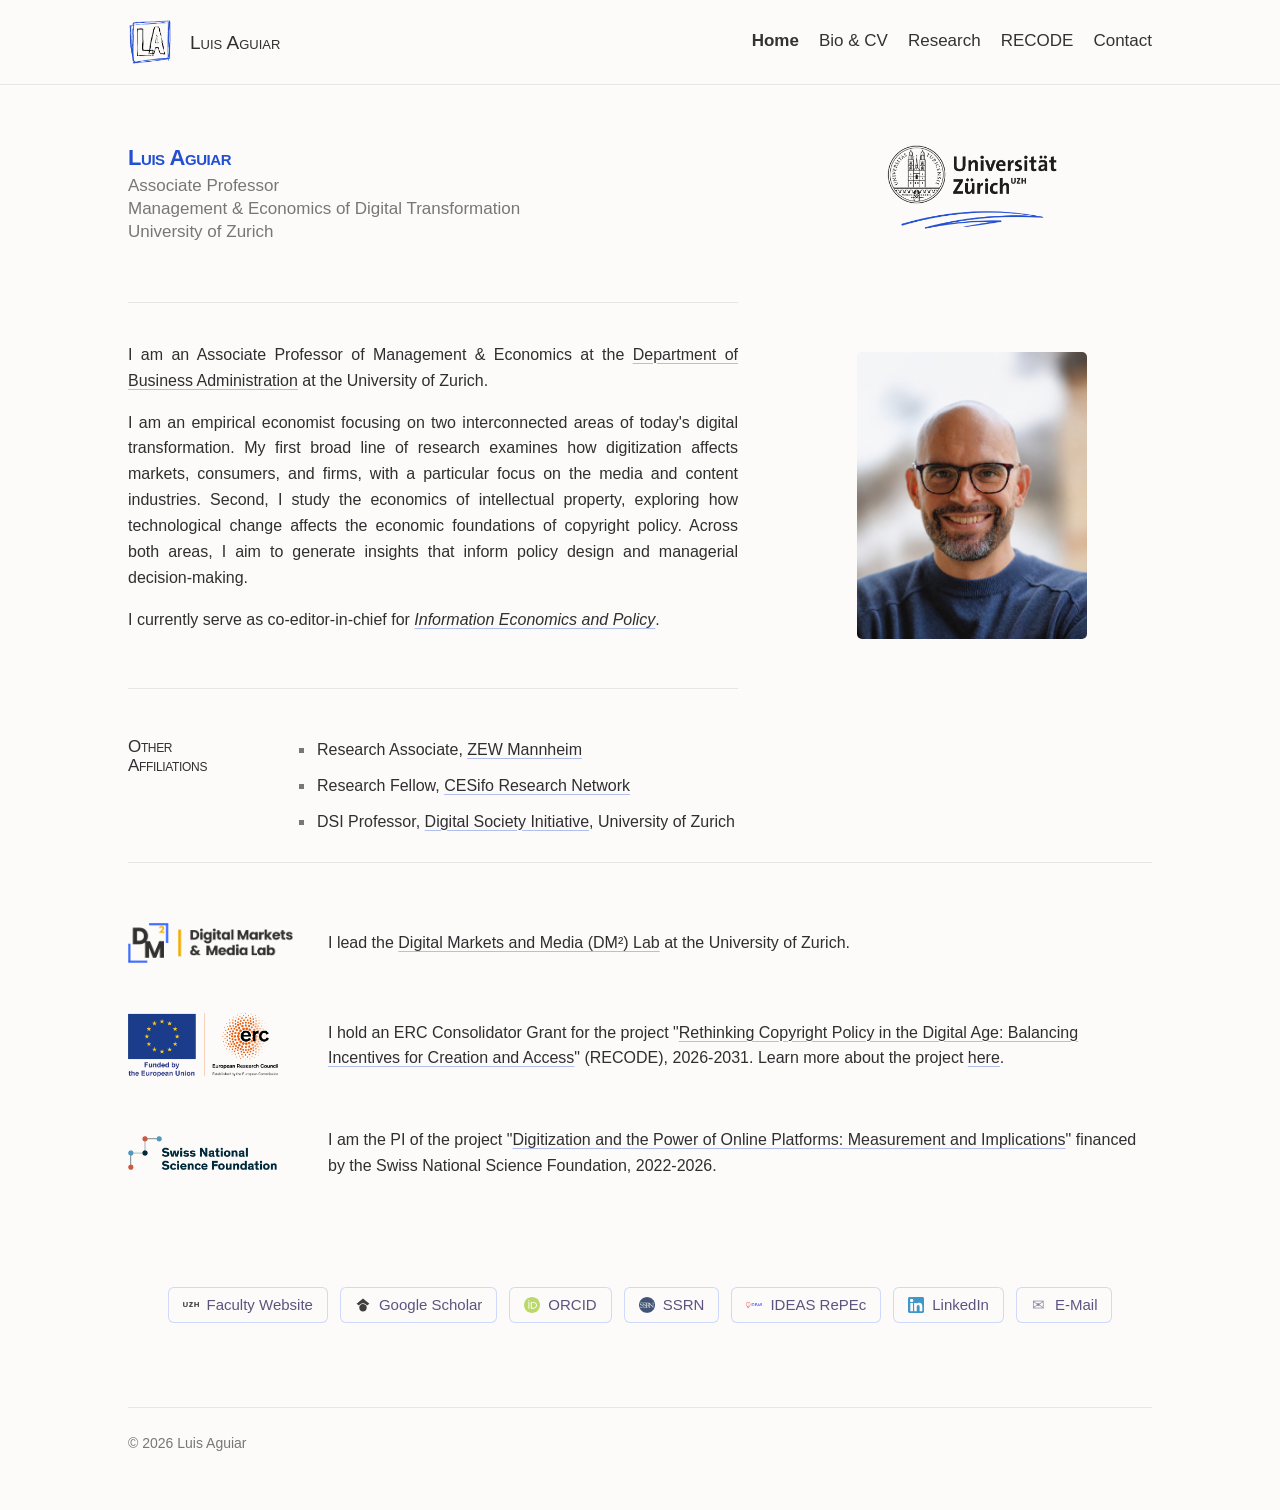
==== commit 15e9aa65: "change home to index" ====
--- a/index.html
+++ b/index.html
@@ -74,6 +74,18 @@
 
       <!-- Funding section: logos on the left, text on the right -->
       <div class="funding-strip">
+        <div class="funding-row">
+          <div class="funding-logo-cell">
+            <img class="funding-logo dm2-logo" src="assets/dm2-logo-full.png" alt="DM2 logo">
+          </div>
+
+          <div class="funding-text-cell">
+            <p>
+              I lead the <a href="https://dm2lab.org">Digital Markets and Media (DM²) Lab</a> at the University of Zurich.
+            </p>
+          </div>
+        </div>
+        
         <div class="funding-row">
           <div class="funding-logo-cell">
             <img class="funding-logo erc-logo" src="assets/LOGO_ERC-FLAG_EU.png" alt="European Research Council and European Union logo">
--- a/styles.css
+++ b/styles.css
@@ -123,7 +123,7 @@
      HOMEPAGE IMAGES
      ======================================================================== */
   --uzh-logo-width: 170px;               /* Size of UZH logo */
-  --portrait-width: 260px;               /* Portrait width */
+  --portrait-width: 230px;               /* Portrait width */
   --portrait-radius: 5px;                /* Portrait corner roundness */
   --image-gap: 36px;                     /* Fallback gap between image elements */
 
@@ -143,7 +143,7 @@
      ======================================================================== */
   --affiliations-label-column: 170px;    /* Width of the left label column */
   --affiliations-column-gap: 1px;       /* Gap between label and affiliation list */
-  --affiliations-padding-y: 34px;        /* Space above/below the affiliation content, inside the lines */
+  --affiliations-padding-y: 28px;        /* Space above/below the affiliation content, inside the lines */
 
   /* ========================================================================
      HOMEPAGE: FUNDING STRIP
@@ -156,6 +156,7 @@
   --funding-column-gap: 10px;            /* Horizontal gap between logo column and funding text */
   --funding-row-gap: 50px;               /* Vertical gap between ERC row and SNSF row */
   --funding-logo-width: 150px;           /* Maximum funding logo width */
+  --dm2-logo-width: 165px;           /* Maximum dm2 logo width */
   --funding-text-size: 16px;             /* Funding text size */
   --after-funding-line-space: 34px;      /* Space between line 3 and the profile buttons */
 
@@ -581,7 +582,7 @@
   top: 0;
   left: var(--home-line-left);
   width: min(100%, var(--intro-line-width));
-  height: 1px;
+  height: 0.5px;
   background: var(--line);
   transform: translateX(var(--home-line-translate-x));
 }
@@ -593,7 +594,7 @@
   bottom: 0;
   left: var(--home-line-left);
   width: min(100%, var(--home-line-1-width));
-  height: 1px;
+  height: 0.5px;
   background: var(--line);
   transform: translateX(var(--home-line-translate-x));
 }
@@ -689,7 +690,7 @@
   left: var(--home-line-left);
   bottom: 0;
   width: min(100%, var(--home-line-2-width));
-  height: 1px;
+  height: 0.5px;
   background: var(--line);
   transform: translateX(var(--home-line-translate-x));
 }
@@ -786,6 +787,10 @@
 .erc-logo,
 .snf-logo {
   max-width: var(--funding-logo-width);
+}
+
+.dm2-logo {
+  max-width: var(--dm2-logo-width);
 }
 
 .funding-text-cell p {
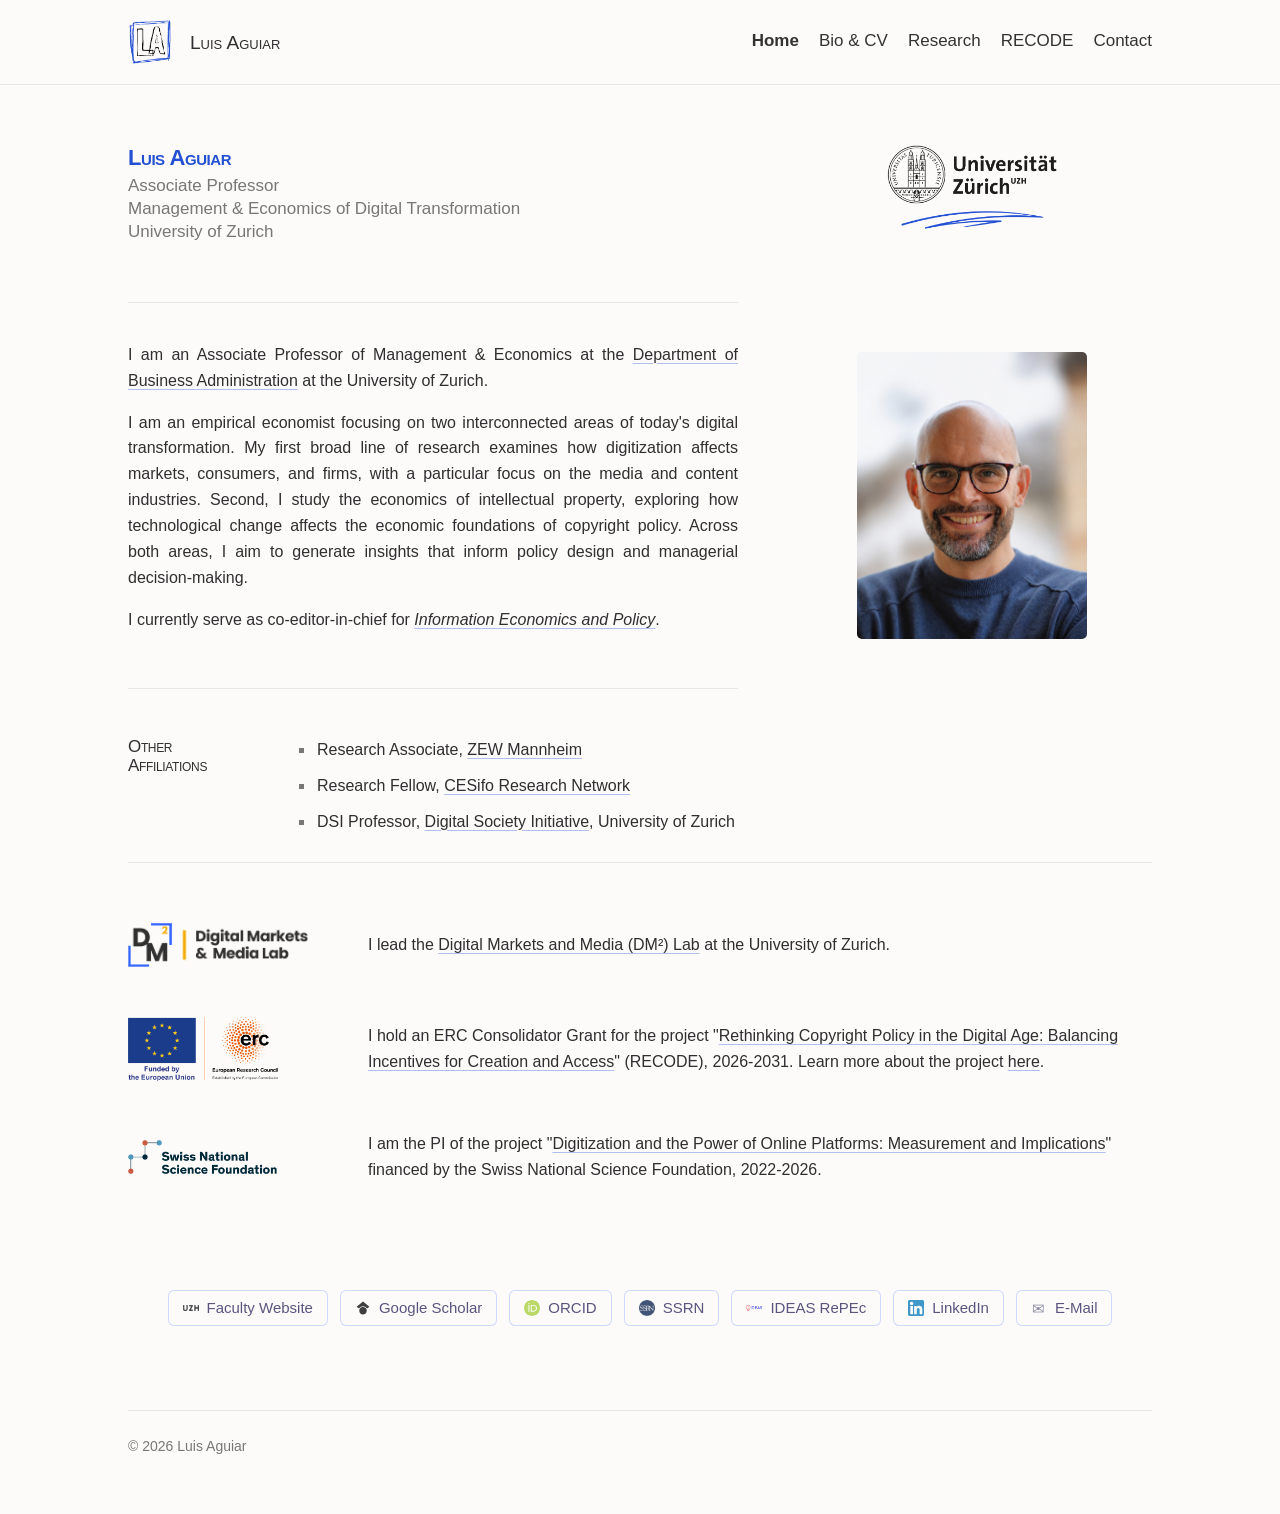
==== commit ddb6fabb: "several changes" ====
--- a/index.html
+++ b/index.html
@@ -27,7 +27,6 @@
         <a href="bio-cv.html">Bio &amp; CV</a>
         <a href="research.html">Research</a>
         <!-- <a href="teaching.html">Teaching</a> -->
-        <!-- <a href="media-coverage.html">Media Coverage</a> -->
         <a href="recode.html">RECODE</a>
         <!-- <a href="policy-work.html">Policy Work</a> -->
         <a href="contact.html">Contact</a>
--- a/styles.css
+++ b/styles.css
@@ -153,10 +153,10 @@
   --funding-top-space: 40px;             /* Space between line 2 and the first funding row */
   --funding-bottom-space: 40px;          /* Space between last funding row and line 3 */
   --funding-logo-column: 190px;          /* Width reserved for the funding logos */
-  --funding-column-gap: 10px;            /* Horizontal gap between logo column and funding text */
+  --funding-column-gap: 50px;            /* Horizontal gap between logo column and funding text */
   --funding-row-gap: 50px;               /* Vertical gap between ERC row and SNSF row */
   --funding-logo-width: 150px;           /* Maximum funding logo width */
-  --dm2-logo-width: 165px;           /* Maximum dm2 logo width */
+  --dm2-logo-width: 180px;           /* Maximum dm2 logo width */
   --funding-text-size: 16px;             /* Funding text size */
   --after-funding-line-space: 34px;      /* Space between line 3 and the profile buttons */
 
@@ -356,6 +356,10 @@
   color: var(--ink);
   margin: -2px 0 24px;
   max-width: 760px;
+}
+
+.page-intro-wide {
+  max-width: none;
 }
 
 .prose {
@@ -1477,8 +1481,8 @@
 
     --mobile-affiliations-padding-y: 32px;     /* Space inside Other Affiliations */
     --mobile-affiliations-funding-gap: 36px;   /* Space between line 2 and first funding row */
-    --mobile-funding-logo-text-gap: 14px;      /* Space between funding logo and funding text */
-    --mobile-funding-row-gap: 38px;            /* Space between ERC and SNSF rows */
+    --mobile-funding-logo-text-gap: 28px;      /* Space between funding logo and funding text */
+    --mobile-funding-row-gap: 42px;            /* Space between ERC and SNSF rows */
     --mobile-funding-bottom-gap: 50px;         /* Space between SNSF row and line 3 */
     --mobile-after-funding-line-space: 36px;   /* Space between line 3 and profile buttons */
   }
@@ -1640,7 +1644,7 @@
   }
 
   .funding-logo {
-    max-width: var(--funding-logo-width);
+    max-width: var(--dm2-logo-width);
   }
 
   .funding-text-cell p {
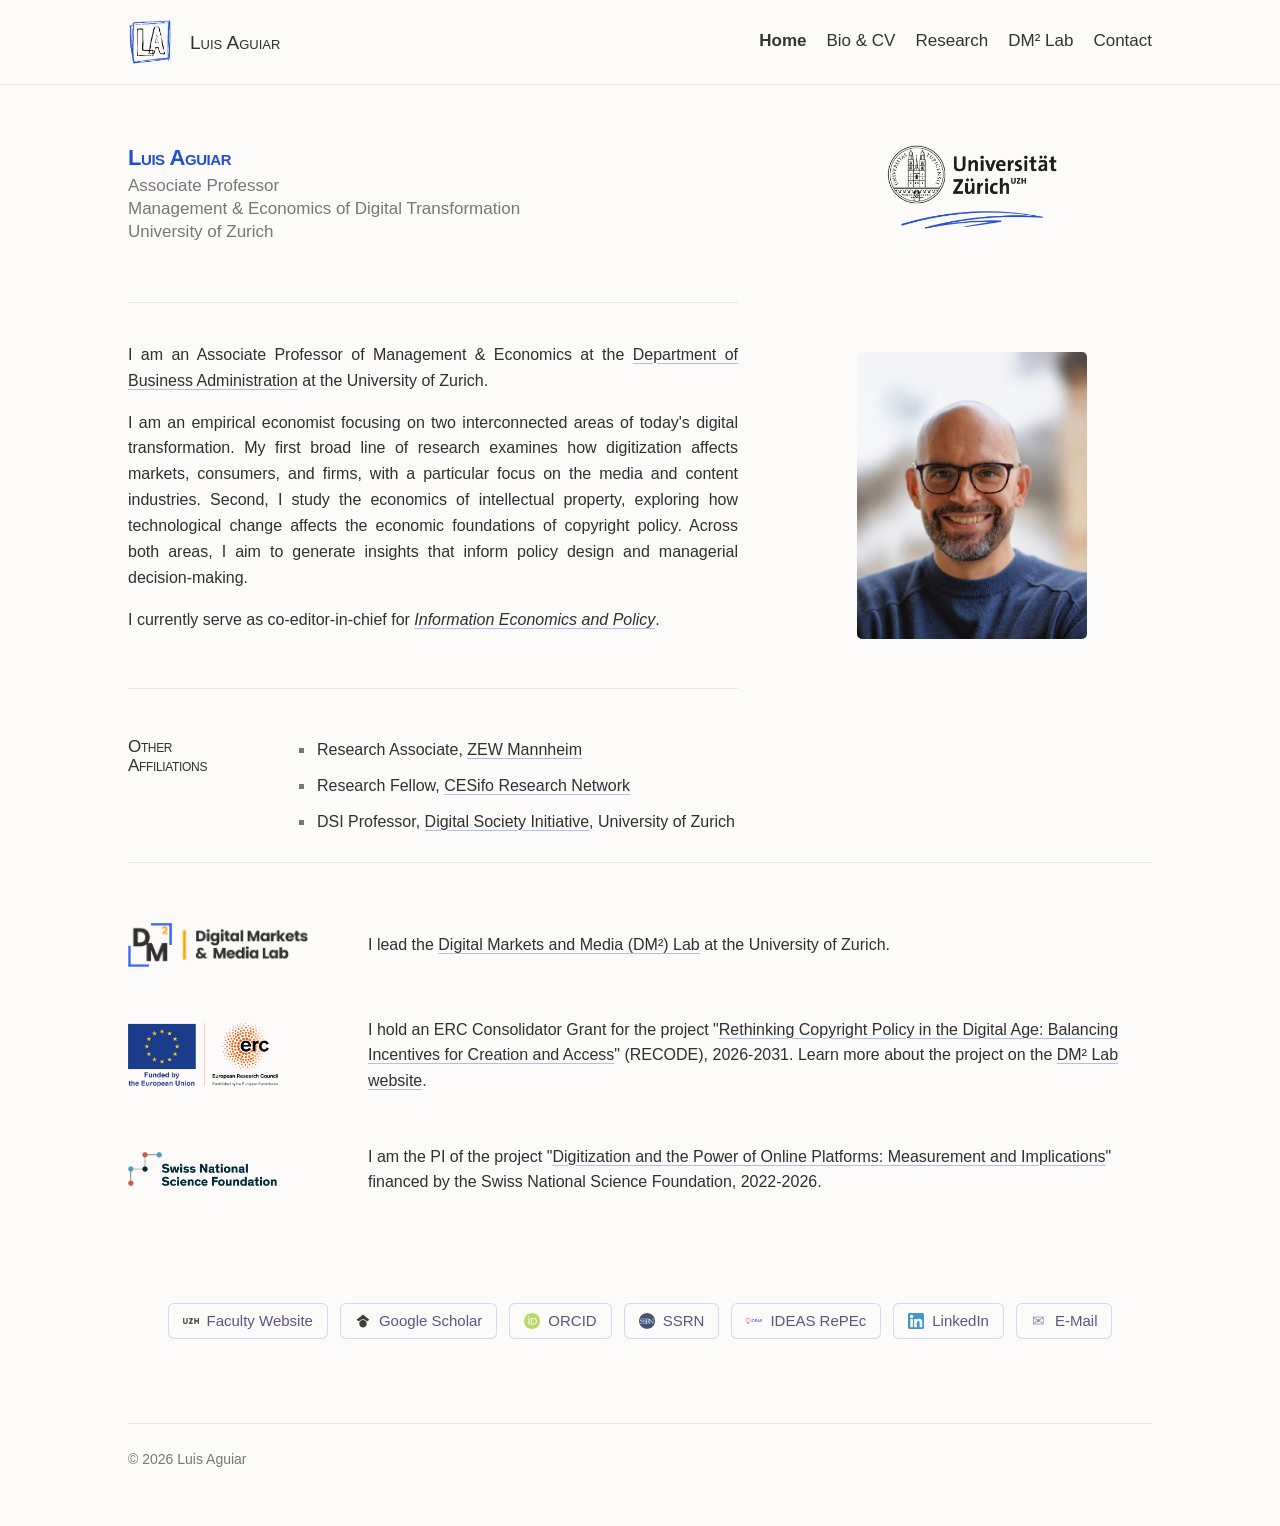
==== commit bcd104c4: "dm2 lab page" ====
--- a/index.html
+++ b/index.html
@@ -27,7 +27,7 @@
         <a href="bio-cv.html">Bio &amp; CV</a>
         <a href="research.html">Research</a>
         <!-- <a href="teaching.html">Teaching</a> -->
-        <a href="recode.html">RECODE</a>
+        <a href="dm2-lab.html">DM² Lab</a>
         <!-- <a href="policy-work.html">Policy Work</a> -->
         <a href="contact.html">Contact</a>
       </nav>
@@ -80,7 +80,7 @@
 
           <div class="funding-text-cell">
             <p>
-              I lead the <a href="https://dm2lab.org">Digital Markets and Media (DM²) Lab</a> at the University of Zurich.
+              I lead the <a href="dm2-lab.html">Digital Markets and Media (DM²) Lab</a> at the University of Zurich.
             </p>
           </div>
         </div>
@@ -94,7 +94,7 @@
             <p>
               I hold an ERC Consolidator Grant for the project
               "<a href="https://cordis.europa.eu/project/id/101232098">Rethinking Copyright Policy in the Digital Age: Balancing Incentives for Creation and Access</a>"
-              (RECODE), 2026-2031. Learn more about the project <a href="https://luis-aguiar.com/recode.html">here</a>.
+              (RECODE), 2026-2031. Learn more about the project on the <a href="https://www.dm2lab.org/recode.html">DM² Lab website</a>.
             </p>
           </div>
         </div>
--- a/styles.css
+++ b/styles.css
@@ -1464,7 +1464,38 @@
 
 
 /* ========================================================================== 
-   16. RESPONSIVE DESIGN: TABLETS AND PHONES
+   16. DM2 LAB PAGE
+   ========================================================================== */
+
+.dm2-page {
+  padding-bottom: 56px;
+}
+
+.dm2-page-logo {
+  width: min(100%, 240px);
+  margin-bottom: 32px;
+}
+
+.dm2-prose {
+  max-width: 1000px;
+  margin: 0 0 24px;
+  padding: 0;
+}
+
+.dm2-prose p {
+  font-size: var(--body-font-size);
+  line-height: 1.62;
+}
+
+.dm2-page-actions {
+  grid-column: auto;
+  justify-content: flex-start;
+  margin-top: 26px;
+  padding-top: 0;
+}
+
+/* ==========================================================================
+   17. RESPONSIVE DESIGN: TABLETS AND PHONES
    --------------------------------------------------------------------------
    These rules override the desktop layout on smaller screens.
    The mobile spacing values are grouped at the top of the media query so you
